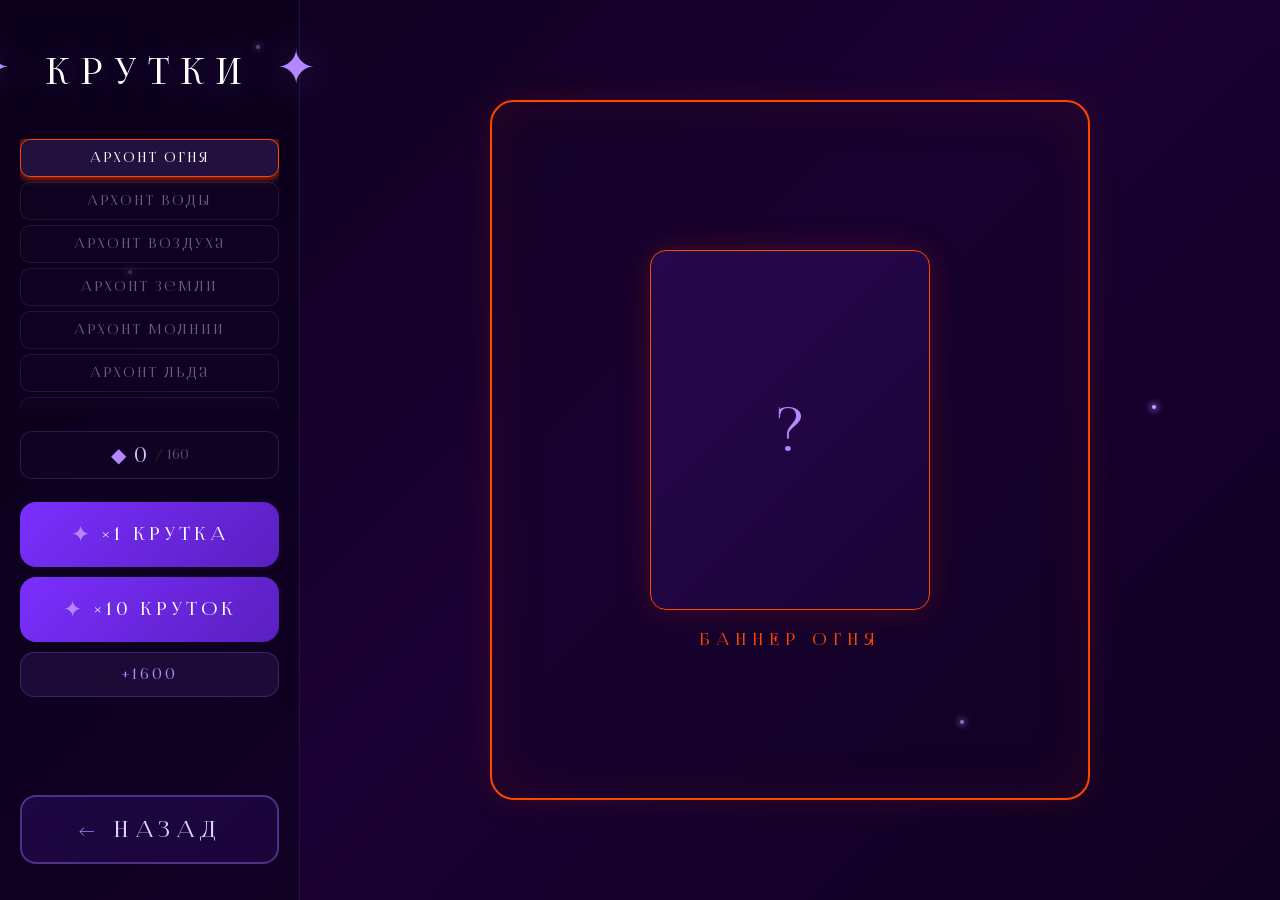
==== wish.html @ 7b343b24 "Add files via upload" ====
<!DOCTYPE html>
<html lang="ru">
<head>
    <meta charset="UTF-8">
    <meta name="viewport" content="width=device-width, initial-scale=1.0, maximum-scale=1.0, user-scalable=no">
    <title>Крутки — Wish Simulator</title>
    <link rel="stylesheet" href="css/style.css">
</head>
<body>
    <div class="stars-container">
        <span class="star" style="top: 5%; left: 20%;"></span>
        <span class="star" style="top: 80%; left: 75%; animation-delay: 0.6s;"></span>
        <span class="star" style="top: 45%; left: 90%; animation-delay: 1.3s;"></span>
        <span class="star" style="top: 30%; left: 10%; animation-delay: 1.9s;"></span>
    </div>

    <div class="wish-layout">
        <!-- Левая панель: управление -->
        <aside class="wish-sidebar">
            <div class="title-block" style="margin-bottom: 2vh;">
                <h1 class="title" style="font-size: clamp(24px, 4vh, 36px);">
                    <span class="title-icon">✦</span> КРУТКИ <span class="title-icon">✦</span>
                </h1>
            </div>

            <!-- Выбор баннера -->
            <div class="banner-selector" id="bannerSelector">
                <!-- Заполняется из JS -->
            </div>

            <!-- Баланс -->
            <div class="gems-display">
                <span class="gems-icon">◆</span>
                <span id="gemsBalance">0</span>
                <span class="gems-cost">/ 160</span>
            </div>

            <!-- Кнопки круток -->
            <div class="wish-buttons-col">
                <button class="wish-btn" id="wishButton">
                    <span class="btn-icon">✦</span>
                    ×1 КРУТКА
                </button>
                <button class="wish-btn" id="wish10Button">
                    <span class="btn-icon">✦</span>
                    ×10 КРУТОК
                </button>
                <button class="add-gems-btn" id="addGemsBtn">+1600</button>
            </div>

            <a href="index.html" class="menu-btn" style="width: 100%; margin-top: auto;">
                <span class="btn-icon">←</span>
                НАЗАД
            </a>
        </aside>

        <!-- Правая часть: баннер во весь экран -->
        <section class="wish-main">
            <div class="banner-fullscreen" id="bannerFullscreen">
                <div class="banner-character" id="charDisplay">
                    <span>?</span>
                </div>
                <p class="banner-label" id="bannerLabel">БАННЕР ПЕРСОНАЖЕЙ</p>
            </div>
        </section>
    </div>

    <div class="modal-overlay" id="resultModal" style="display: none;">
        <div class="modal-content" id="modalContent"></div>
    </div>

    <script src="js/storage.js"></script>
    <script src="js/data.js"></script>
    <script src="js/pity.js"></script>
    <script>
        (function() {
            const wishBtn = document.getElementById('wishButton');
            const wish10Btn = document.getElementById('wish10Button');
            const addGemsBtn = document.getElementById('addGemsBtn');
            const gemsBalance = document.getElementById('gemsBalance');
            const modal = document.getElementById('resultModal');
            const modalContent = document.getElementById('modalContent');
            const bannerSelector = document.getElementById('bannerSelector');
            const bannerFullscreen = document.getElementById('bannerFullscreen');
            const bannerLabel = document.getElementById('bannerLabel');
            const charDisplay = document.getElementById('charDisplay');

            function renderBannerSelector() {
                bannerSelector.innerHTML = BANNERS.map(banner => {
                    const active = banner.id === currentBanner.id ? ' active' : '';
                    return `
                        <button class="banner-select-btn${active}" 
                                data-id="${banner.id}" 
                                style="--accent: ${banner.color}">
                            ${banner.fiveStar.name}
                        </button>
                    `;
                }).join('');

                bannerSelector.querySelectorAll('.banner-select-btn').forEach(btn => {
                    btn.addEventListener('click', function() {
                        const id = parseInt(this.dataset.id);
                        currentBanner = BANNERS.find(b => b.id === id);
                        updateBannerDisplay();
                        renderBannerSelector();
                    });
                });
            }

            function updateBannerDisplay() {
                bannerFullscreen.style.borderColor = currentBanner.color;
                bannerFullscreen.style.boxShadow = `inset 0 0 60px ${currentBanner.color}15, 0 0 30px ${currentBanner.color}20`;
                bannerLabel.textContent = currentBanner.name.toUpperCase();
                bannerLabel.style.color = currentBanner.color;
                charDisplay.style.borderColor = currentBanner.color;
                charDisplay.style.boxShadow = `0 0 30px ${currentBanner.color}30`;
            }

            function updateUI() {
                const data = Storage.getData();
                gemsBalance.textContent = data.primogems;
            }

            function showResult(char) {
                let rarityClass = 'rarity-3';
                let rarityLabel = '★★★';
                if (char.rarity === 5) {
                    rarityClass = 'rarity-5';
                    rarityLabel = '★★★★★';
                } else if (char.rarity === 4) {
                    rarityClass = 'rarity-4';
                    rarityLabel = '★★★★';
                }

                modalContent.innerHTML = `
                    <div class="result-card ${rarityClass}">
                        <div class="result-flash"></div>
                        <div class="result-square ${rarityClass}">
                            <span>?</span>
                        </div>
                        <p class="result-name">${char.name}</p>
                        <p class="result-stars">${rarityLabel}</p>
                    </div>
                `;

                modal.style.display = 'flex';
                
                setTimeout(() => {
                    modalContent.querySelector('.result-flash').classList.add('active');
                }, 100);

                modal.onclick = function(e) {
                    if (e.target === modal) {
                        modal.style.display = 'none';
                        updateUI();
                    }
                };
            }

            function showMultiResult(results) {
                const hasFiveStar = results.some(r => r.rarity === 5);
                const hasFourStar = results.some(r => r.rarity === 4);
                
                let wrapperClass = 'rarity-3';
                if (hasFiveStar) wrapperClass = 'rarity-5';
                else if (hasFourStar) wrapperClass = 'rarity-4';

                const itemsHTML = results.map(char => {
                    let itemClass = '';
                    if (char.rarity === 5) itemClass = 'five-star-item';
                    else if (char.rarity === 4) itemClass = 'four-star-item';
                    
                    return `
                        <div class="multi-item ${itemClass}">
                            <div class="multi-square ${itemClass}">
                                <span>?</span>
                            </div>
                            <p class="multi-name">${char.name}</p>
                            <p class="multi-stars">${'★'.repeat(char.rarity)}</p>
                        </div>
                    `;
                }).join('');

                modalContent.innerHTML = `
                    <div class="result-card multi ${wrapperClass}">
                        <div class="result-flash"></div>
                        <h3 class="multi-title">РЕЗУЛЬТАТЫ ×10</h3>
                        <div class="multi-grid">
                            ${itemsHTML}
                        </div>
                        <button class="multi-close-btn" id="closeMultiBtn">ЗАКРЫТЬ</button>
                    </div>
                `;

                modal.style.display = 'flex';
                
                setTimeout(() => {
                    modalContent.querySelector('.result-flash').classList.add('active');
                }, 100);

                document.getElementById('closeMultiBtn').addEventListener('click', function() {
                    modal.style.display = 'none';
                    updateUI();
                });

                modal.onclick = function(e) {
                    if (e.target === modal) {
                        modal.style.display = 'none';
                        updateUI();
                    }
                };
            }

            addGemsBtn.addEventListener('click', function() {
                Storage.addGems(1600);
                updateUI();
            });

            wishBtn.addEventListener('click', function() {
                const data = Storage.getData();
                
                if (data.primogems < WISH_COST) {
                    alert('Недостаточно примогемов! Нужно ' + WISH_COST);
                    return;
                }

                Storage.spendGems(WISH_COST);
                const result = Pity.performWish();
                showResult(result);
            });

            wish10Btn.addEventListener('click', function() {
                const data = Storage.getData();
                const cost = WISH_COST * 10;
                
                if (data.primogems < cost) {
                    alert('Недостаточно примогемов! Нужно ' + cost);
                    return;
                }

                Storage.spendGems(cost);
                
                const results = [];
                for (let i = 0; i < 10; i++) {
                    results.push(Pity.performWish());
                }
                
                showMultiResult(results);
            });

            renderBannerSelector();
            updateBannerDisplay();
            updateUI();
        })();
    </script>
</body>
</html>
---- css/style.css ----
@font-face {
    font-family: 'Lighthaus';
    src: url('../assets/fonts/Lighthaus.ttf') format('truetype');
    font-weight: normal;
    font-style: normal;
    font-display: swap;
}

* {
    margin: 0;
    padding: 0;
    box-sizing: border-box;
}

body {
    background: linear-gradient(135deg, #0d001a 0%, #1a0033 50%, #0f0020 100%);
    height: 100vh;
    height: 100dvh;
    display: flex;
    justify-content: center;
    align-items: center;
    font-family: 'Lighthaus', 'Segoe UI', 'Helvetica Neue', Arial, sans-serif;
    color: #ffffff;
    overflow: hidden;
}

/* Звёздочки на фоне */
.stars-container {
    position: fixed;
    top: 0;
    left: 0;
    width: 100%;
    height: 100%;
    pointer-events: none;
    z-index: 0;
}

.star {
    position: absolute;
    display: block;
    width: 4px;
    height: 4px;
    background: #c9a0ff;
    border-radius: 50%;
    box-shadow: 0 0 6px 2px rgba(180, 130, 255, 0.6);
    animation: twinkle 3s ease-in-out infinite;
}

@keyframes twinkle {
    0%, 100% { opacity: 0.3; transform: scale(1); }
    50% { opacity: 1; transform: scale(1.8); }
}

/* Основное меню (для index, inventory, history) */
.main-menu {
    position: relative;
    z-index: 1;
    text-align: center;
    padding: 4vh 40px;
    max-height: 100vh;
    max-height: 100dvh;
    display: flex;
    flex-direction: column;
    justify-content: center;
    align-items: center;
    gap: 4vh;
}

/* Заголовок */
.title-block {
    margin-bottom: 0;
}

.title {
    font-size: clamp(40px, 8vh, 72px);
    font-weight: 200;
    letter-spacing: 12px;
    color: #ffffff;
    text-shadow: 0 0 40px rgba(150, 100, 255, 0.5);
    white-space: nowrap;
}

.title-icon {
    color: #b388ff;
    font-size: clamp(32px, 6vh, 48px);
    animation: pulse-icon 2s ease-in-out infinite;
}

@keyframes pulse-icon {
    0%, 100% { opacity: 0.6; }
    50% { opacity: 1; }
}

.subtitle {
    font-size: clamp(16px, 2.5vh, 22px);
    font-weight: 300;
    letter-spacing: 16px;
    color: #b388ff;
    margin-top: 1vh;
}

/* Кнопки меню */
.menu-buttons {
    display: flex;
    flex-direction: column;
    align-items: center;
    gap: clamp(16px, 2.5vh, 24px);
    margin-bottom: 0;
}

.menu-btn {
    display: flex;
    align-items: center;
    justify-content: center;
    gap: 12px;
    width: min(320px, 80vw);
    padding: clamp(14px, 2vh, 20px) 0;
    background: linear-gradient(135deg, rgba(123, 47, 255, 0.15) 0%, rgba(90, 31, 191, 0.15) 100%);
    border: 2px solid rgba(160, 110, 255, 0.4);
    border-radius: 16px;
    color: #e0d0ff;
    font-size: clamp(16px, 2.5vh, 22px);
    font-weight: 400;
    letter-spacing: 6px;
    text-decoration: none;
    transition: all 0.3s ease;
    backdrop-filter: blur(4px);
    cursor: pointer;
}

.menu-btn:hover {
    background: linear-gradient(135deg, rgba(123, 47, 255, 0.3) 0%, rgba(90, 31, 191, 0.3) 100%);
    border-color: #b388ff;
    box-shadow: 0 0 30px rgba(140, 90, 255, 0.4), inset 0 0 20px rgba(140, 90, 255, 0.1);
    transform: translateY(-2px);
    color: #ffffff;
}

.menu-btn:active {
    transform: translateY(0);
    box-shadow: 0 0 15px rgba(140, 90, 255, 0.3);
}

.btn-icon {
    font-size: clamp(18px, 2.5vh, 24px);
    color: #b388ff;
}

/* Счётчик валюты */
.currency-display {
    display: inline-flex;
    align-items: center;
    justify-content: center;
    gap: 10px;
    padding: clamp(10px, 1.5vh, 14px) clamp(24px, 6vw, 32px);
    background: rgba(20, 5, 40, 0.5);
    border: 1px solid rgba(160, 110, 255, 0.25);
    border-radius: 30px;
    font-size: clamp(18px, 2.5vh, 24px);
    font-weight: 300;
    letter-spacing: 3px;
    color: #d4c0ff;
}

.currency-icon {
    color: #b388ff;
    font-size: clamp(16px, 2vh, 20px);
}

.currency-amount {
    color: #ffffff;
}

/* ========== ДВУХКОЛОНОЧНЫЙ МАКЕТ (КРУТКИ) ========== */

.wish-layout {
    position: relative;
    z-index: 1;
    display: flex;
    width: 100vw;
    height: 100vh;
    height: 100dvh;
}

/* Левая панель */
.wish-sidebar {
    width: min(300px, 35vw);
    min-width: 240px;
    display: flex;
    flex-direction: column;
    align-items: center;
    justify-content: center;
    gap: 2.5vh;
    padding: 4vh 20px;
    background: rgba(10, 0, 25, 0.6);
    border-right: 1px solid rgba(160, 110, 255, 0.15);
    z-index: 2;
}

/* Правая часть — баннер */
.wish-main {
    flex: 1;
    display: flex;
    align-items: center;
    justify-content: center;
    padding: 4vh;
}

.banner-fullscreen {
    width: min(600px, 80%);
    height: min(700px, 85vh);
    display: flex;
    flex-direction: column;
    align-items: center;
    justify-content: center;
    gap: 20px;
    background: rgba(20, 5, 40, 0.3);
    border: 2px solid rgba(160, 110, 255, 0.25);
    border-radius: 24px;
    transition: all 0.4s ease;
}

.banner-character {
    width: min(280px, 50%);
    height: min(360px, 55%);
    background: linear-gradient(135deg, rgba(123, 47, 255, 0.15), rgba(90, 31, 191, 0.08));
    border: 1px solid rgba(160, 110, 255, 0.2);
    border-radius: 16px;
    display: flex;
    align-items: center;
    justify-content: center;
    color: #b388ff;
    font-size: 60px;
    transition: all 0.4s ease;
}

.banner-label {
    font-size: 16px;
    letter-spacing: 6px;
    transition: color 0.4s ease;
}

/* Кнопки выбора баннера (вертикально в боковой панели) */
.wish-sidebar .banner-selector {
    display: flex;
    flex-direction: column;
    gap: 5px;
    width: 100%;
    max-height: 30vh;
    overflow-y: auto;
}

.wish-sidebar .banner-selector::-webkit-scrollbar {
    width: 2px;
}

.wish-sidebar .banner-selector::-webkit-scrollbar-thumb {
    background: rgba(160, 110, 255, 0.2);
    border-radius: 2px;
}

.banner-select-btn {
    padding: 10px 14px;
    background: rgba(20, 5, 40, 0.4);
    border: 1px solid rgba(160, 110, 255, 0.15);
    border-radius: 10px;
    color: #6b5b8a;
    font-family: inherit;
    font-size: 13px;
    letter-spacing: 2px;
    cursor: pointer;
    transition: all 0.2s ease;
    text-align: center;
    width: 100%;
}

.banner-select-btn:hover {
    background: rgba(160, 110, 255, 0.1);
    border-color: var(--accent);
    color: #c0b0d0;
}

.banner-select-btn.active {
    background: rgba(160, 110, 255, 0.15);
    border-color: var(--accent);
    color: #ffffff;
    box-shadow: 0 0 10px var(--accent);
}

/* Кнопки круток (вертикально) */
.wish-buttons-col {
    display: flex;
    flex-direction: column;
    gap: 10px;
    width: 100%;
}

.wish-btn {
    width: 100%;
    padding: clamp(14px, 2vh, 20px) 0;
    background: linear-gradient(135deg, #7b2fff, #5a1fbf);
    border: none;
    border-radius: 16px;
    color: #ffffff;
    font-family: inherit;
    font-size: clamp(16px, 2vh, 20px);
    font-weight: 400;
    letter-spacing: 4px;
    cursor: pointer;
    transition: all 0.3s ease;
    display: flex;
    align-items: center;
    justify-content: center;
    gap: 8px;
}

.wish-btn:hover {
    box-shadow: 0 0 30px rgba(140, 90, 255, 0.5);
    transform: translateY(-2px);
}

.wish-btn:active {
    transform: translateY(0);
    box-shadow: 0 0 15px rgba(140, 90, 255, 0.3);
}

.wish-btn:disabled {
    opacity: 0.4;
    cursor: not-allowed;
    transform: none;
    box-shadow: none;
}

/* Кнопка +1600 */
.add-gems-btn {
    width: 100%;
    padding: 12px 0;
    background: rgba(160, 110, 255, 0.1);
    border: 1px solid rgba(160, 110, 255, 0.25);
    border-radius: 14px;
    color: #b388ff;
    font-family: inherit;
    font-size: 15px;
    font-weight: 400;
    letter-spacing: 3px;
    cursor: pointer;
    transition: all 0.3s ease;
}

.add-gems-btn:hover {
    background: rgba(160, 110, 255, 0.2);
    border-color: #b388ff;
    box-shadow: 0 0 16px rgba(140, 90, 255, 0.3);
    transform: translateY(-2px);
}

.add-gems-btn:active {
    transform: translateY(0);
}

/* Баланс в боковой панели */
.wish-sidebar .gems-display {
    display: flex;
    align-items: center;
    justify-content: center;
    gap: 8px;
    font-size: 20px;
    color: #d4c0ff;
    padding: 10px 0;
    width: 100%;
    background: rgba(20, 5, 40, 0.4);
    border: 1px solid rgba(160, 110, 255, 0.2);
    border-radius: 12px;
}

.gems-icon {
    color: #b388ff;
}

.gems-cost {
    color: #5a4a7a;
    font-size: 14px;
}

/* ========== ИНВЕНТАРЬ ========== */

.stats-bar {
    display: flex;
    align-items: center;
    justify-content: center;
    gap: clamp(16px, 3vw, 24px);
    padding: clamp(10px, 1.5vh, 14px) clamp(16px, 4vw, 28px);
    background: rgba(20, 5, 40, 0.5);
    border: 1px solid rgba(160, 110, 255, 0.25);
    border-radius: 20px;
    flex-wrap: wrap;
}

.stat-item {
    display: flex;
    align-items: center;
    gap: 6px;
    font-size: clamp(16px, 2vh, 20px);
    color: #e0d0ff;
}

.stat-star {
    width: 22px;
    height: 22px;
    image-rendering: crisp-edges;
}

.stat-divider {
    width: 1px;
    height: 24px;
    background: rgba(160, 110, 255, 0.3);
}

.stat-label {
    font-size: clamp(12px, 1.5vh, 14px);
    color: #b388ff;
    text-transform: uppercase;
    letter-spacing: 2px;
}

.inventory-list {
    width: min(400px, 85vw);
    max-height: 40vh;
    max-height: 40dvh;
    overflow-y: auto;
    display: flex;
    flex-direction: column;
    gap: 8px;
    padding-right: 6px;
}

.inventory-list::-webkit-scrollbar {
    width: 3px;
}

.inventory-list::-webkit-scrollbar-track {
    background: transparent;
}

.inventory-list::-webkit-scrollbar-thumb {
    background: rgba(160, 110, 255, 0.3);
    border-radius: 3px;
}

.empty-state {
    text-align: center;
    padding: 30px 20px;
    color: #6b5b8a;
}

.empty-icon {
    font-size: 40px;
    color: #4a3a6a;
    display: block;
    margin-bottom: 12px;
}

.empty-state p {
    font-size: 16px;
    font-weight: 300;
    letter-spacing: 4px;
    margin: 0;
}

.empty-hint {
    font-size: 12px !important;
    letter-spacing: 2px !important;
    margin-top: 8px !important;
    color: #5a4a7a !important;
}

.inventory-card {
    display: flex;
    align-items: center;
    gap: 12px;
    padding: 12px 18px;
    background: rgba(20, 5, 40, 0.4);
    border: 1px solid rgba(160, 110, 255, 0.15);
    border-radius: 12px;
    transition: all 0.2s ease;
}

.inventory-card.rarity-5 {
    border-color: rgba(255, 215, 0, 0.4);
    background: rgba(40, 30, 10, 0.3);
    box-shadow: 0 0 12px rgba(255, 215, 0, 0.1);
}

.inventory-card.rarity-4 {
    border-color: rgba(180, 130, 255, 0.3);
    background: rgba(30, 15, 50, 0.3);
}

.inventory-card.rarity-3 {
    border-color: rgba(100, 120, 160, 0.2);
}

.rarity-stars {
    font-size: 14px;
    letter-spacing: 2px;
    min-width: 60px;
}

.rarity-5 .rarity-stars { color: #ffd700; }
.rarity-4 .rarity-stars { color: #c9a0ff; }
.rarity-3 .rarity-stars { color: #8090b0; }

.item-name {
    flex: 1;
    font-size: 16px;
    font-weight: 300;
    letter-spacing: 2px;
    color: #e0d0ff;
}

.item-date {
    font-size: 11px;
    color: #5a4a7a;
    letter-spacing: 1px;
}

/* ========== МОДАЛКА ========== */

.modal-overlay {
    position: fixed;
    top: 0;
    left: 0;
    width: 100%;
    height: 100%;
    background: rgba(5, 0, 15, 0.85);
    z-index: 100;
    display: flex;
    align-items: center;
    justify-content: center;
    backdrop-filter: blur(4px);
}

.modal-content {
    text-align: center;
    animation: modalPop 0.3s ease;
}

@keyframes modalPop {
    0% { transform: scale(0.8); opacity: 0; }
    100% { transform: scale(1); opacity: 1; }
}

.result-card {
    padding: 40px;
    border-radius: 24px;
    position: relative;
    overflow: hidden;
}

.result-card.rarity-5 {
    background: rgba(40, 30, 10, 0.6);
    border: 2px solid #ffd700;
    box-shadow: 0 0 40px rgba(255, 215, 0, 0.3);
}

.result-card.rarity-4 {
    background: rgba(30, 15, 50, 0.6);
    border: 2px solid #b388ff;
    box-shadow: 0 0 30px rgba(180, 130, 255, 0.3);
}

.result-card.rarity-3 {
    background: rgba(15, 10, 25, 0.6);
    border: 2px solid #5a5a7a;
}

.result-flash {
    position: absolute;
    top: 50%;
    left: 50%;
    width: 0;
    height: 0;
    border-radius: 50%;
    transform: translate(-50%, -50%);
    transition: all 0.4s ease-out;
    pointer-events: none;
}

.result-flash.active {
    width: 500px;
    height: 500px;
}

.result-card.rarity-5 .result-flash.active {
    background: radial-gradient(circle, rgba(255,215,0,0.4) 0%, transparent 70%);
}

.result-card.rarity-4 .result-flash.active {
    background: radial-gradient(circle, rgba(180,130,255,0.4) 0%, transparent 70%);
}

.result-card.rarity-3 .result-flash.active {
    background: radial-gradient(circle, rgba(100,100,140,0.2) 0%, transparent 70%);
}

.result-square {
    width: 120px;
    height: 150px;
    margin: 0 auto 20px;
    border-radius: 12px;
    display: flex;
    align-items: center;
    justify-content: center;
    font-size: 48px;
    color: rgba(255,255,255,0.3);
    position: relative;
    z-index: 1;
}

.result-square.rarity-5 {
    background: linear-gradient(135deg, #3d2b00, #1a1000);
    border: 2px solid #ffd700;
}

.result-square.rarity-4 {
    background: linear-gradient(135deg, #2a1545, #150a25);
    border: 2px solid #b388ff;
}

.result-square.rarity-3 {
    background: linear-gradient(135deg, #1a1a2e, #0f0f1a);
    border: 2px solid #5a5a7a;
}

.result-name {
    font-size: 22px;
    letter-spacing: 3px;
    margin-bottom: 8px;
    position: relative;
    z-index: 1;
}

.result-card.rarity-5 .result-name { color: #ffd700; }
.result-card.rarity-4 .result-name { color: #d4c0ff; }
.result-card.rarity-3 .result-name { color: #8090b0; }

.result-stars {
    font-size: 16px;
    letter-spacing: 4px;
    position: relative;
    z-index: 1;
}

.result-card.rarity-5 .result-stars { color: #ffd700; }
.result-card.rarity-4 .result-stars { color: #b388ff; }
.result-card.rarity-3 .result-stars { color: #6070a0; }

/* Мульти-результат (×10) */
.result-card.multi {
    padding: 30px 24px;
    max-width: 90vw;
}

.multi-title {
    font-size: 16px;
    font-weight: 400;
    letter-spacing: 5px;
    text-align: center;
    margin-bottom: 20px;
    position: relative;
    z-index: 1;
}

.result-card.multi.rarity-5 .multi-title { color: #ffd700; }
.result-card.multi.rarity-4 .multi-title { color: #d4c0ff; }
.result-card.multi.rarity-3 .multi-title { color: #8090b0; }

.multi-grid {
    display: grid;
    grid-template-columns: repeat(5, 1fr);
    gap: 10px;
    position: relative;
    z-index: 1;
}

.multi-item {
    text-align: center;
    padding: 8px;
    border-radius: 10px;
    background: rgba(20, 5, 40, 0.3);
}

.multi-item.five-star-item {
    background: rgba(40, 30, 10, 0.5);
    border: 1px solid rgba(255, 215, 0, 0.4);
}

.multi-item.four-star-item {
    background: rgba(30, 15, 50, 0.5);
    border: 1px solid rgba(180, 130, 255, 0.3);
}

.multi-square {
    width: 56px;
    height: 70px;
    margin: 0 auto 6px;
    border-radius: 8px;
    display: flex;
    align-items: center;
    justify-content: center;
    font-size: 22px;
    color: rgba(255,255,255,0.25);
}

.multi-square.five-star-item {
    background: linear-gradient(135deg, #3d2b00, #1a1000);
    border: 1px solid #ffd700;
}

.multi-square.four-star-item {
    background: linear-gradient(135deg, #2a1545, #150a25);
    border: 1px solid #b388ff;
}

.multi-name {
    font-size: 10px;
    letter-spacing: 1px;
    color: #c0b0d0;
    margin-bottom: 2px;
}

.multi-stars {
    font-size: 9px;
    letter-spacing: 1px;
}

.five-star-item .multi-name,
.five-star-item .multi-stars { color: #ffd700; }

.four-star-item .multi-name,
.four-star-item .multi-stars { color: #c9a0ff; }

.multi-close-btn {
    display: block;
    margin: 20px auto 0;
    padding: 12px 32px;
    background: rgba(160, 110, 255, 0.15);
    border: 1px solid rgba(160, 110, 255, 0.3);
    border-radius: 12px;
    color: #d4c0ff;
    font-family: inherit;
    font-size: 14px;
    letter-spacing: 4px;
    cursor: pointer;
    transition: all 0.2s ease;
    position: relative;
    z-index: 1;
}

.multi-close-btn:hover {
    background: rgba(160, 110, 255, 0.25);
    border-color: #b388ff;
}

/* ========== ИСТОРИЯ МОЛИТВ ========== */

.history-filters {
    display: flex;
    gap: 8px;
    flex-wrap: wrap;
    justify-content: center;
}

.filter-btn {
    padding: 8px 18px;
    background: rgba(160, 110, 255, 0.08);
    border: 1px solid rgba(160, 110, 255, 0.2);
    border-radius: 10px;
    color: #6b5b8a;
    font-family: inherit;
    font-size: 14px;
    letter-spacing: 3px;
    cursor: pointer;
    transition: all 0.2s ease;
}

.filter-btn:hover {
    background: rgba(160, 110, 255, 0.15);
    border-color: rgba(160, 110, 255, 0.35);
    color: #b388ff;
}

.filter-btn.active {
    background: rgba(160, 110, 255, 0.2);
    border-color: #b388ff;
    color: #ffffff;
}

.history-pagination {
    text-align: center;
}

.page-info {
    font-size: 13px;
    color: #5a4a7a;
    letter-spacing: 2px;
}

.history-list {
    width: min(420px, 88vw);
    max-height: 35vh;
    max-height: 35dvh;
    overflow-y: auto;
    display: flex;
    flex-direction: column;
    gap: 6px;
    padding-right: 4px;
}

.history-list::-webkit-scrollbar {
    width: 3px;
}

.history-list::-webkit-scrollbar-track {
    background: transparent;
}

.history-list::-webkit-scrollbar-thumb {
    background: rgba(160, 110, 255, 0.25);
    border-radius: 3px;
}

.history-item {
    display: flex;
    align-items: center;
    gap: 12px;
    padding: 10px 14px;
    background: rgba(20, 5, 40, 0.35);
    border: 1px solid rgba(160, 110, 255, 0.1);
    border-radius: 12px;
    transition: all 0.2s ease;
}

.history-item.h-rarity-5 {
    border-color: rgba(255, 215, 0, 0.35);
    background: rgba(40, 30, 10, 0.25);
}

.history-item.h-rarity-4 {
    border-color: rgba(180, 130, 255, 0.25);
    background: rgba(30, 15, 50, 0.25);
}

.history-number {
    font-size: 12px;
    color: #4a3a6a;
    min-width: 36px;
    letter-spacing: 1px;
}

.history-square {
    width: 44px;
    height: 56px;
    border-radius: 8px;
    display: flex;
    align-items: center;
    justify-content: center;
    font-size: 18px;
    color: rgba(255,255,255,0.2);
    flex-shrink: 0;
}

.history-square.h-rarity-5 {
    background: linear-gradient(135deg, #3d2b00, #1a1000);
    border: 1px solid #ffd700;
}

.history-square.h-rarity-4 {
    background: linear-gradient(135deg, #2a1545, #150a25);
    border: 1px solid #b388ff;
}

.history-square.h-rarity-3 {
    background: linear-gradient(135deg, #1a1a2e, #0f0f1a);
    border: 1px solid #3a3a5a;
}

.history-info {
    flex: 1;
    min-width: 0;
}

.history-name {
    font-size: 15px;
    letter-spacing: 2px;
    color: #e0d0ff;
    white-space: nowrap;
    overflow: hidden;
    text-overflow: ellipsis;
}

.h-rarity-5 .history-name { color: #ffd700; }
.h-rarity-4 .history-name { color: #d4c0ff; }

.history-stars {
    font-size: 11px;
    letter-spacing: 2px;
    color: #6b5b8a;
}

.h-rarity-5 .history-stars { color: #ffd700; }
.h-rarity-4 .history-stars { color: #b388ff; }

.history-date {
    display: flex;
    flex-direction: column;
    align-items: flex-end;
    gap: 3px;
    font-size: 10px;
    color: #4a3a6a;
    letter-spacing: 1px;
    flex-shrink: 0;
}

.history-nav {
    display: flex;
    gap: 12px;
}

.page-nav-btn {
    padding: 10px 22px;
    background: rgba(160, 110, 255, 0.08);
    border: 1px solid rgba(160, 110, 255, 0.2);
    border-radius: 10px;
    color: #6b5b8a;
    font-family: inherit;
    font-size: 13px;
    letter-spacing: 3px;
    cursor: pointer;
    transition: all 0.2s ease;
}

.page-nav-btn:hover:not(:disabled) {
    background: rgba(160, 110, 255, 0.15);
    border-color: rgba(160, 110, 255, 0.35);
    color: #b388ff;
}

.page-nav-btn:disabled {
    opacity: 0.3;
    cursor: not-allowed;
}

/* ========== АДАПТИВ ========== */

/* Мобильная адаптация для двухколоночного макета */
@media (max-width: 700px) {
    .wish-layout {
        flex-direction: column;
    }
    
    .wish-sidebar {
        width: 100%;
        min-width: 0;
        flex-direction: row;
        flex-wrap: wrap;
        justify-content: center;
        gap: 10px;
        padding: 10px 16px;
        border-right: none;
        border-bottom: 1px solid rgba(160, 110, 255, 0.15);
        max-height: 35vh;
        overflow-y: auto;
    }
    
    .wish-sidebar .title-block {
        display: none;
    }
    
    .wish-sidebar .banner-selector {
        flex-direction: row;
        flex-wrap: wrap;
        max-height: none;
        overflow-y: visible;
        justify-content: center;
        width: auto;
    }
    
    .banner-select-btn {
        width: auto;
        font-size: 11px;
        padding: 6px 10px;
    }
    
    .wish-buttons-col {
        flex-direction: row;
        width: auto;
    }
    
    .wish-btn {
        width: auto;
        padding: 10px 18px;
        font-size: 14px;
    }
    
    .add-gems-btn {
        width: auto;
        padding: 10px 16px;
    }
    
    .wish-sidebar .gems-display {
        width: auto;
        padding: 8px 14px;
    }
    
    .wish-main {
        flex: 1;
        padding: 2vh;
    }
    
    .banner-fullscreen {
        height: 95%;
    }
    
    .banner-character {
        width: 60%;
        height: 45%;
    }
}

@media (max-height: 600px) {
    .main-menu {
        gap: 2.5vh;
        padding: 2vh 20px;
    }
    
    .title {
        letter-spacing: 8px;
    }
    
    .subtitle {
        letter-spacing: 10px;
    }
    
    .menu-btn {
        letter-spacing: 4px;
        border-radius: 12px;
    }
    
    .inventory-list {
        max-height: 30vh;
        max-height: 30dvh;
    }
    
    .result-card {
        padding: 24px;
    }
    
    .result-square {
        width: 80px;
        height: 100px;
    }
}

@media (max-width: 500px) {
    .multi-grid {
        grid-template-columns: repeat(5, 1fr);
        gap: 6px;
    }
    
    .multi-square {
        width: 40px;
        height: 50px;
        font-size: 16px;
    }
    
    .multi-name {
        font-size: 8px;
    }
    
    .multi-stars {
        font-size: 7px;
    }
}
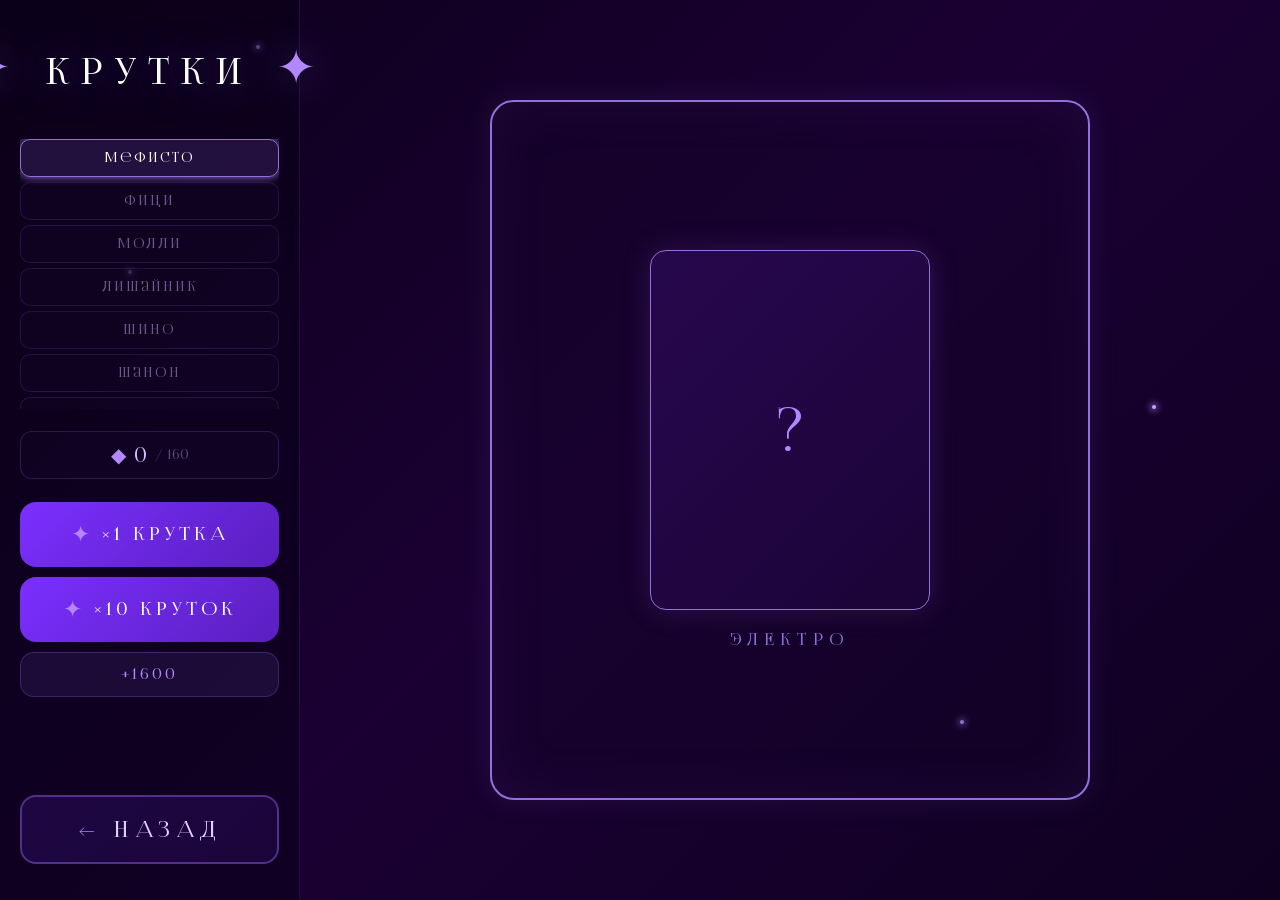
==== commit 649183c1: "Add files via upload" ====
--- a/wish.html
+++ b/wish.html
@@ -15,7 +15,7 @@
     </div>
 
     <div class="wish-layout">
-        <!-- Левая панель: управление -->
+        <!-- Левая панель (десктоп) -->
         <aside class="wish-sidebar">
             <div class="title-block" style="margin-bottom: 2vh;">
                 <h1 class="title" style="font-size: clamp(24px, 4vh, 36px);">
@@ -23,19 +23,15 @@
                 </h1>
             </div>
 
-            <!-- Выбор баннера -->
-            <div class="banner-selector" id="bannerSelector">
-                <!-- Заполняется из JS -->
-            </div>
-
-            <!-- Баланс -->
+            <!-- Выбор баннера (десктоп — вертикальный список) -->
+            <div class="banner-selector banner-selector-desktop" id="bannerSelector"></div>
+
             <div class="gems-display">
                 <span class="gems-icon">◆</span>
                 <span id="gemsBalance">0</span>
                 <span class="gems-cost">/ 160</span>
             </div>
 
-            <!-- Кнопки круток -->
             <div class="wish-buttons-col">
                 <button class="wish-btn" id="wishButton">
                     <span class="btn-icon">✦</span>
@@ -54,8 +50,21 @@
             </a>
         </aside>
 
-        <!-- Правая часть: баннер во весь экран -->
+        <!-- Правая часть: баннер -->
         <section class="wish-main">
+            <!-- Карусель баннеров для мобильных -->
+            <div class="banner-carousel" id="bannerCarousel">
+                <button class="carousel-arrow carousel-left" id="carouselLeft">←</button>
+                <div class="carousel-viewport" id="carouselViewport">
+                    <div class="carousel-track" id="carouselTrack"></div>
+                </div>
+                <button class="carousel-arrow carousel-right" id="carouselRight">→</button>
+            </div>
+
+            <!-- Индикатор активного баннера (точки) -->
+            <div class="carousel-dots" id="carouselDots"></div>
+
+            <!-- Текущий баннер -->
             <div class="banner-fullscreen" id="bannerFullscreen">
                 <div class="banner-character" id="charDisplay">
                     <span>?</span>
@@ -84,8 +93,15 @@
             const bannerFullscreen = document.getElementById('bannerFullscreen');
             const bannerLabel = document.getElementById('bannerLabel');
             const charDisplay = document.getElementById('charDisplay');
+            const carouselTrack = document.getElementById('carouselTrack');
+            const carouselDots = document.getElementById('carouselDots');
+            const carouselLeft = document.getElementById('carouselLeft');
+            const carouselRight = document.getElementById('carouselRight');
+
+            let carouselIndex = 0;
 
             function renderBannerSelector() {
+                // Десктопный список
                 bannerSelector.innerHTML = BANNERS.map(banner => {
                     const active = banner.id === currentBanner.id ? ' active' : '';
                     return `
@@ -101,11 +117,79 @@
                     btn.addEventListener('click', function() {
                         const id = parseInt(this.dataset.id);
                         currentBanner = BANNERS.find(b => b.id === id);
+                        carouselIndex = BANNERS.indexOf(currentBanner);
                         updateBannerDisplay();
                         renderBannerSelector();
+                        renderCarousel();
                     });
                 });
-            }
+
+                // Мобильная карусель
+                renderCarousel();
+            }
+
+            function renderCarousel() {
+                // Трек с карточками
+                carouselTrack.innerHTML = BANNERS.map((banner, index) => {
+                    const active = index === carouselIndex ? ' active' : '';
+                    return `
+                        <div class="carousel-card${active}" 
+                             data-index="${index}" 
+                             style="--accent: ${banner.color}">
+                            <div class="carousel-card-square">
+                                <span>?</span>
+                            </div>
+                            <p class="carousel-card-name">${banner.fiveStar.name}</p>
+                        </div>
+                    `;
+                }).join('');
+
+                // Точки
+                carouselDots.innerHTML = BANNERS.map((_, index) => {
+                    const active = index === carouselIndex ? ' active' : '';
+                    return `<span class="carousel-dot${active}" data-index="${index}"></span>`;
+                }).join('');
+
+                // Обработчики точек
+                carouselDots.querySelectorAll('.carousel-dot').forEach(dot => {
+                    dot.addEventListener('click', function() {
+                        carouselIndex = parseInt(this.dataset.index);
+                        selectBannerByIndex(carouselIndex);
+                    });
+                });
+
+                // Скролл к активной карточке
+                const activeCard = carouselTrack.querySelector('.carousel-card.active');
+                if (activeCard) {
+                    activeCard.scrollIntoView({ behavior: 'smooth', inline: 'center', block: 'nearest' });
+                }
+
+                // Стрелки
+                carouselLeft.style.opacity = carouselIndex === 0 ? '0.3' : '1';
+                carouselRight.style.opacity = carouselIndex === BANNERS.length - 1 ? '0.3' : '1';
+            }
+
+            function selectBannerByIndex(index) {
+                carouselIndex = index;
+                currentBanner = BANNERS[index];
+                updateBannerDisplay();
+                renderBannerSelector();
+                renderCarousel();
+            }
+
+            carouselLeft.addEventListener('click', function() {
+                if (carouselIndex > 0) {
+                    carouselIndex--;
+                    selectBannerByIndex(carouselIndex);
+                }
+            });
+
+            carouselRight.addEventListener('click', function() {
+                if (carouselIndex < BANNERS.length - 1) {
+                    carouselIndex++;
+                    selectBannerByIndex(carouselIndex);
+                }
+            });
 
             function updateBannerDisplay() {
                 bannerFullscreen.style.borderColor = currentBanner.color;
--- a/css/style.css
+++ b/css/style.css
@@ -1081,4 +1081,235 @@
     .multi-stars {
         font-size: 7px;
     }
+}
+
+/* Подсказка повернуть телефон */
+.rotate-hint {
+    display: none;
+    position: fixed;
+    top: 0;
+    left: 0;
+    width: 100%;
+    height: 100%;
+    background: rgba(5, 0, 15, 0.95);
+    z-index: 200;
+    flex-direction: column;
+    align-items: center;
+    justify-content: center;
+    gap: 16px;
+    text-align: center;
+}
+
+.rotate-icon {
+    font-size: 64px;
+    color: #b388ff;
+    animation: rotatePulse 1.5s ease-in-out infinite;
+}
+
+@keyframes rotatePulse {
+    0%, 100% { transform: rotate(0deg); opacity: 0.6; }
+    50% { transform: rotate(90deg); opacity: 1; }
+}
+
+.rotate-hint p {
+    font-size: 20px;
+    letter-spacing: 6px;
+    color: #d4c0ff;
+    margin: 0;
+}
+
+
+/* ========== КАРУСЕЛЬ БАННЕРОВ (МОБИЛЬНАЯ) ========== */
+
+/* Карусель показываем только на мобильных */
+.banner-carousel {
+    display: none;
+    align-items: center;
+    gap: 8px;
+    width: 100%;
+}
+
+.carousel-arrow {
+    background: rgba(160, 110, 255, 0.1);
+    border: 1px solid rgba(160, 110, 255, 0.25);
+    border-radius: 50%;
+    width: 36px;
+    height: 36px;
+    color: #b388ff;
+    font-family: inherit;
+    font-size: 18px;
+    cursor: pointer;
+    transition: all 0.2s ease;
+    display: flex;
+    align-items: center;
+    justify-content: center;
+    flex-shrink: 0;
+}
+
+.carousel-arrow:hover {
+    background: rgba(160, 110, 255, 0.2);
+    border-color: #b388ff;
+}
+
+.carousel-viewport {
+    flex: 1;
+    overflow-x: auto;
+    scroll-snap-type: x mandatory;
+    -webkit-overflow-scrolling: touch;
+    scrollbar-width: none;
+}
+
+.carousel-viewport::-webkit-scrollbar {
+    display: none;
+}
+
+.carousel-track {
+    display: flex;
+    gap: 10px;
+    padding: 4px 0;
+}
+
+.carousel-card {
+    flex: 0 0 calc(50% - 5px);
+    scroll-snap-align: center;
+    padding: 12px 10px;
+    background: rgba(20, 5, 40, 0.4);
+    border: 1px solid rgba(160, 110, 255, 0.15);
+    border-radius: 14px;
+    text-align: center;
+    cursor: pointer;
+    transition: all 0.2s ease;
+    min-width: 120px;
+}
+
+.carousel-card.active {
+    border-color: var(--accent);
+    background: rgba(160, 110, 255, 0.1);
+    box-shadow: 0 0 12px var(--accent);
+}
+
+.carousel-card-square {
+    width: 56px;
+    height: 72px;
+    margin: 0 auto 6px;
+    background: linear-gradient(135deg, rgba(123, 47, 255, 0.15), rgba(90, 31, 191, 0.08));
+    border: 1px solid rgba(160, 110, 255, 0.2);
+    border-radius: 10px;
+    display: flex;
+    align-items: center;
+    justify-content: center;
+    font-size: 22px;
+    color: rgba(255,255,255,0.2);
+}
+
+.carousel-card-name {
+    font-size: 11px;
+    letter-spacing: 2px;
+    color: #c0b0d0;
+    white-space: nowrap;
+    overflow: hidden;
+    text-overflow: ellipsis;
+}
+
+/* Точки */
+.carousel-dots {
+    display: none;
+    justify-content: center;
+    gap: 8px;
+    padding: 6px 0;
+}
+
+.carousel-dot {
+    width: 6px;
+    height: 6px;
+    background: rgba(160, 110, 255, 0.2);
+    border-radius: 50%;
+    cursor: pointer;
+    transition: all 0.2s ease;
+}
+
+.carousel-dot.active {
+    background: #b388ff;
+    box-shadow: 0 0 6px #b388ff;
+}
+
+/* На мобильных: показываем карусель и точки, скрываем десктопный список */
+@media (max-width: 700px) {
+    .banner-carousel {
+        display: flex;
+    }
+    
+    .carousel-dots {
+        display: flex;
+    }
+    
+    .banner-selector-desktop {
+        display: none !important;
+    }
+    
+    .wish-sidebar .title-block {
+        display: none;
+    }
+    
+    .wish-layout {
+        flex-direction: column;
+    }
+    
+    .wish-sidebar {
+        width: 100%;
+        min-width: 0;
+        flex-direction: row;
+        flex-wrap: wrap;
+        justify-content: center;
+        gap: 8px;
+        padding: 8px 12px;
+        border-right: none;
+        border-bottom: 1px solid rgba(160, 110, 255, 0.15);
+        max-height: none;
+        overflow-y: visible;
+    }
+    
+    .wish-buttons-col {
+        flex-direction: row;
+        width: auto;
+    }
+    
+    .wish-btn {
+        width: auto;
+        padding: 8px 14px;
+        font-size: 13px;
+        letter-spacing: 2px;
+    }
+    
+    .add-gems-btn {
+        width: auto;
+        padding: 8px 14px;
+        font-size: 13px;
+    }
+    
+    .wish-sidebar .gems-display {
+        width: auto;
+        padding: 6px 12px;
+        font-size: 16px;
+    }
+    
+    .wish-main {
+        flex: 1;
+        padding: 1.5vh 12px;
+        flex-direction: column;
+        gap: 1.5vh;
+    }
+    
+    .banner-fullscreen {
+        flex: 1;
+        width: 100%;
+        height: auto;
+        max-height: 50vh;
+    }
+    
+    .banner-character {
+        width: 40%;
+        height: auto;
+        aspect-ratio: 3/4;
+    }
 }
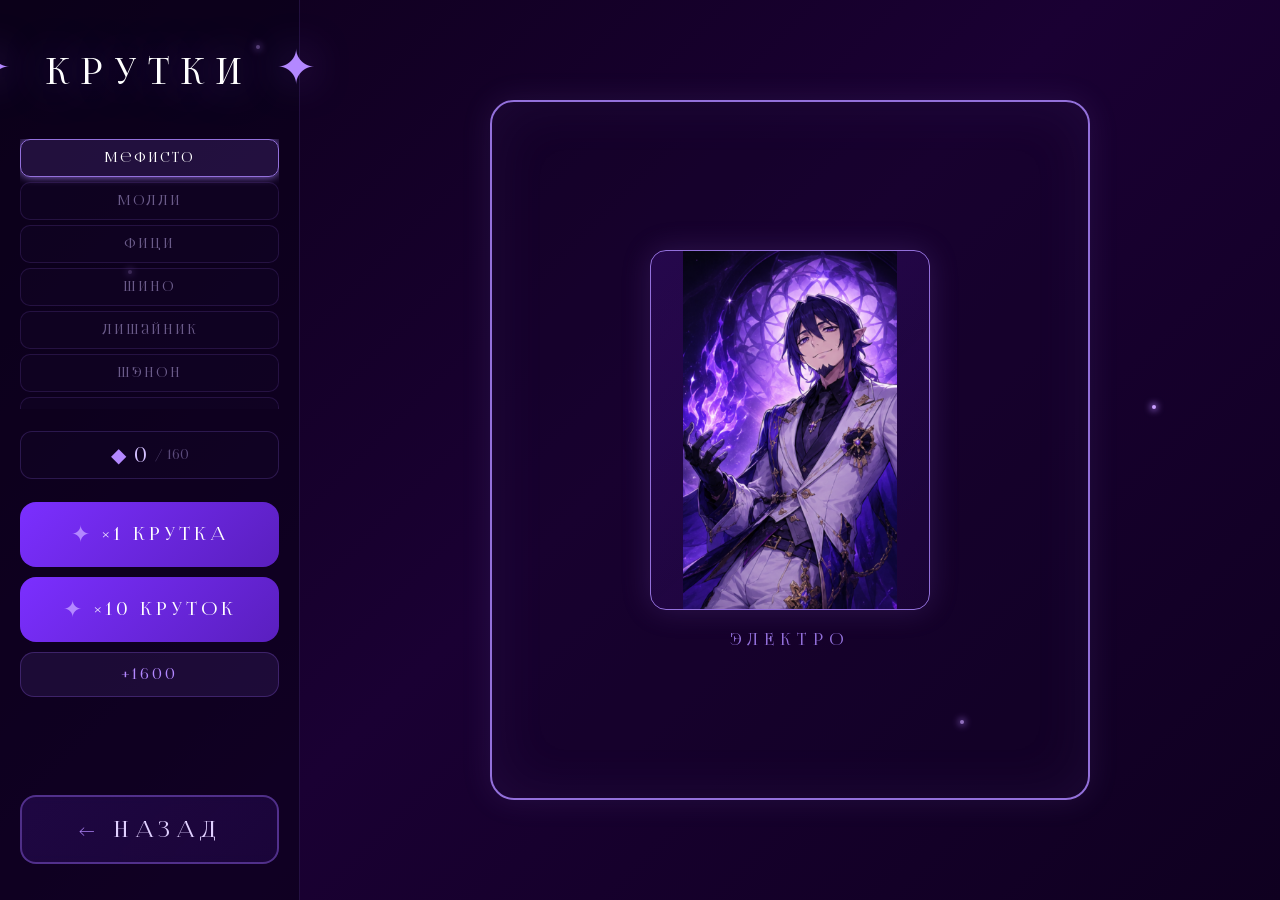
==== commit 1e5eb76d: "Add files via upload" ====
--- a/wish.html
+++ b/wish.html
@@ -137,7 +137,7 @@
                              data-index="${index}" 
                              style="--accent: ${banner.color}">
                             <div class="carousel-card-square">
-                                <span>?</span>
+                                <img src="${banner.fiveStar.img}" alt="${banner.fiveStar.name}" style="width:100%;height:100%;object-fit:contain;">
                             </div>
                             <p class="carousel-card-name">${banner.fiveStar.name}</p>
                         </div>
@@ -198,6 +198,8 @@
                 bannerLabel.style.color = currentBanner.color;
                 charDisplay.style.borderColor = currentBanner.color;
                 charDisplay.style.boxShadow = `0 0 30px ${currentBanner.color}30`;
+                // Вставляем картинку
+                charDisplay.innerHTML = `<img src="${currentBanner.fiveStar.img}" alt="${currentBanner.fiveStar.name}" style="width:100%;height:100%;object-fit:contain;">`;
             }
 
             function updateUI() {
@@ -220,7 +222,7 @@
                     <div class="result-card ${rarityClass}">
                         <div class="result-flash"></div>
                         <div class="result-square ${rarityClass}">
-                            <span>?</span>
+                            <img src="${char.img}" alt="${char.name}" style="width:100%;height:100%;object-fit:contain;">
                         </div>
                         <p class="result-name">${char.name}</p>
                         <p class="result-stars">${rarityLabel}</p>
@@ -257,7 +259,7 @@
                     return `
                         <div class="multi-item ${itemClass}">
                             <div class="multi-square ${itemClass}">
-                                <span>?</span>
+                                <img src="${char.img}" alt="${char.name}" style="width:100%;height:100%;object-fit:contain;">
                             </div>
                             <p class="multi-name">${char.name}</p>
                             <p class="multi-stars">${'★'.repeat(char.rarity)}</p>
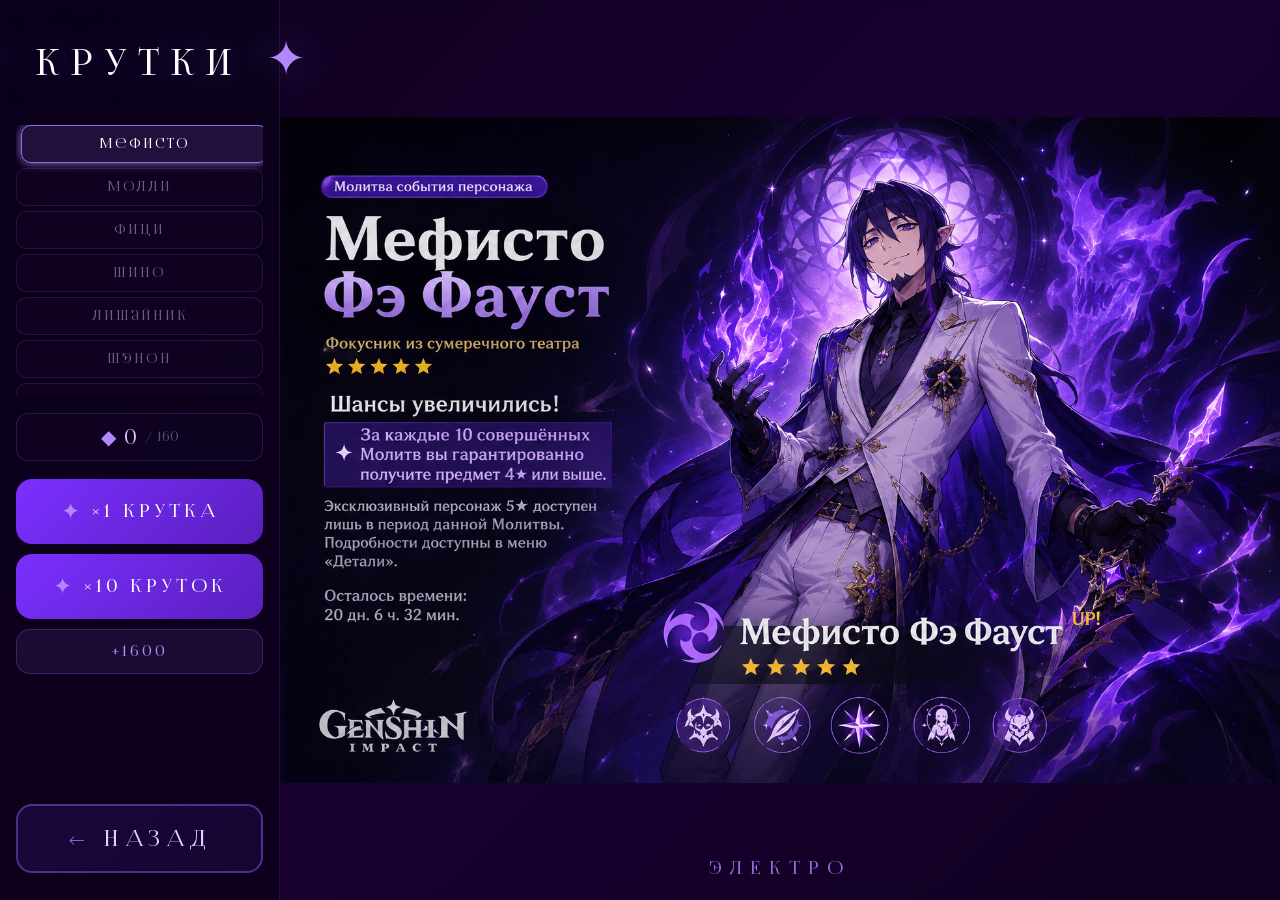
==== commit c5d4bb71: "Add files via upload" ====
--- a/wish.html
+++ b/wish.html
@@ -12,6 +12,20 @@
         <span class="star" style="top: 80%; left: 75%; animation-delay: 0.6s;"></span>
         <span class="star" style="top: 45%; left: 90%; animation-delay: 1.3s;"></span>
         <span class="star" style="top: 30%; left: 10%; animation-delay: 1.9s;"></span>
+        <span class="star" style="top: 60%; left: 40%; animation-delay: 0.8s;"></span>
+        <span class="star" style="top: 15%; left: 55%; animation-delay: 1.5s;"></span>
+    </div>
+
+    <!-- Оверлей анимации падающей звезды -->
+    <div class="wish-animation-overlay" id="wishAnimation" style="display: none;">
+        <div class="falling-star-container">
+            <div class="falling-star" id="fallingStar">
+                <div class="star-core">✦</div>
+                <div class="star-trail"></div>
+            </div>
+            <div class="star-rarity-hint" id="starRarityHint"></div>
+            <button class="skip-animation-btn" id="skipAnimationBtn">пропустить</button>
+        </div>
     </div>
 
     <div class="wish-layout">
@@ -23,7 +37,6 @@
                 </h1>
             </div>
 
-            <!-- Выбор баннера (десктоп — вертикальный список) -->
             <div class="banner-selector banner-selector-desktop" id="bannerSelector"></div>
 
             <div class="gems-display">
@@ -50,9 +63,7 @@
             </a>
         </aside>
 
-        <!-- Правая часть: баннер -->
         <section class="wish-main">
-            <!-- Карусель баннеров для мобильных -->
             <div class="banner-carousel" id="bannerCarousel">
                 <button class="carousel-arrow carousel-left" id="carouselLeft">←</button>
                 <div class="carousel-viewport" id="carouselViewport">
@@ -61,10 +72,8 @@
                 <button class="carousel-arrow carousel-right" id="carouselRight">→</button>
             </div>
 
-            <!-- Индикатор активного баннера (точки) -->
             <div class="carousel-dots" id="carouselDots"></div>
 
-            <!-- Текущий баннер -->
             <div class="banner-fullscreen" id="bannerFullscreen">
                 <div class="banner-character" id="charDisplay">
                     <span>?</span>
@@ -81,8 +90,65 @@
     <script src="js/storage.js"></script>
     <script src="js/data.js"></script>
     <script src="js/pity.js"></script>
+    <style>
+        /* Стили для кнопки пропуска анимации */
+        /* Стили для кнопки пропуска анимации */
+        .skip-animation-btn {
+            position: absolute;
+            bottom: -60px;
+            left: 50%;
+            transform: translateX(-50%);
+            padding: 6px 16px;
+            background: rgba(20, 5, 40, 0.6);
+            border: 1px solid rgba(160, 110, 255, 0.25);
+            border-radius: 20px;
+            color: #8a7aae;
+            font-family: 'Lighthaus', 'Segoe UI', sans-serif;
+            font-size: 11px;
+            letter-spacing: 2px;
+            cursor: pointer;
+            transition: all 0.2s ease;
+            backdrop-filter: blur(4px);
+            white-space: nowrap;
+            z-index: 10;
+        }
+        
+        .skip-animation-btn:hover {
+            background: rgba(160, 110, 255, 0.15);
+            border-color: rgba(160, 110, 255, 0.4);
+            color: #c0b0e0;
+        }
+        
+        @media (max-width: 700px) {
+            .skip-animation-btn {
+                bottom: -50px;
+                padding: 4px 12px;
+                font-size: 9px;
+                letter-spacing: 1.5px;
+            }
+        }
+        
+        @keyframes skipBtnPulse {
+            0%, 100% { opacity: 0.8; transform: translateX(-50%) scale(1); }
+            50% { opacity: 1; transform: translateX(-50%) scale(1.03); }
+        }
+        
+        .skip-animation-btn {
+            animation: skipBtnPulse 0.8s ease-in-out infinite;
+        }
+        
+        @media (max-width: 700px) {
+            .skip-animation-btn {
+                bottom: -50px;
+                padding: 8px 18px;
+                font-size: 11px;
+                letter-spacing: 2px;
+            }
+        }
+    </style>
     <script>
         (function() {
+            // DOM элементы
             const wishBtn = document.getElementById('wishButton');
             const wish10Btn = document.getElementById('wish10Button');
             const addGemsBtn = document.getElementById('addGemsBtn');
@@ -90,7 +156,6 @@
             const modal = document.getElementById('resultModal');
             const modalContent = document.getElementById('modalContent');
             const bannerSelector = document.getElementById('bannerSelector');
-            const bannerFullscreen = document.getElementById('bannerFullscreen');
             const bannerLabel = document.getElementById('bannerLabel');
             const charDisplay = document.getElementById('charDisplay');
             const carouselTrack = document.getElementById('carouselTrack');
@@ -98,10 +163,328 @@
             const carouselLeft = document.getElementById('carouselLeft');
             const carouselRight = document.getElementById('carouselRight');
 
+            // Элементы анимации
+            const wishAnimation = document.getElementById('wishAnimation');
+            const fallingStar = document.getElementById('fallingStar');
+            const starRarityHint = document.getElementById('starRarityHint');
+            const skipAnimationBtn = document.getElementById('skipAnimationBtn');
+
             let carouselIndex = 0;
+            let isAnimating = false;
+            let animationTimeout = null;
+            let currentStepResolve = null;
+            let shouldSkipAll = false;
+            let cachedResults = null;
+            let isMultiWish = false;
+
+            // Полная отмена текущей анимации
+            function abortCurrentAnimation() {
+                if (animationTimeout) {
+                    clearTimeout(animationTimeout);
+                    animationTimeout = null;
+                }
+                if (currentStepResolve) {
+                    currentStepResolve();
+                    currentStepResolve = null;
+                }
+                wishAnimation.style.display = 'none';
+            }
+
+            // Анимация одной звезды (с возможностью полного пропуска)
+            function animateSingleStar(rarity, isMulti = false) {
+                return new Promise((resolve) => {
+                    if (shouldSkipAll) {
+                        resolve();
+                        return;
+                    }
+                    
+                    let starColor, trailColor, glowColor, rarityText;
+                    switch(rarity) {
+                        case 5:
+                            starColor = '#ffd700';
+                            trailColor = '#ffaa00';
+                            glowColor = 'rgba(255, 215, 0, 0.8)';
+                            rarityText = '★★★★★';
+                            break;
+                        case 4:
+                            starColor = '#c9a0ff';
+                            trailColor = '#9b59b6';
+                            glowColor = 'rgba(201, 160, 255, 0.8)';
+                            rarityText = '★★★★';
+                            break;
+                        default:
+                            starColor = '#8090b0';
+                            trailColor = '#5a6a8a';
+                            glowColor = 'rgba(128, 144, 176, 0.6)';
+                            rarityText = '★★★';
+                    }
+                    
+                    fallingStar.style.setProperty('--star-color', starColor);
+                    fallingStar.style.setProperty('--trail-color', trailColor);
+                    fallingStar.style.setProperty('--glow-color', glowColor);
+                    
+                    starRarityHint.textContent = rarityText;
+                    starRarityHint.style.color = starColor;
+                    starRarityHint.style.textShadow = `0 0 15px ${starColor}`;
+                    
+                    fallingStar.style.animation = 'none';
+                    fallingStar.offsetHeight;
+                    fallingStar.style.animation = `starFall ${isMulti ? 1.2 : 0.9}s cubic-bezier(0.4, 0, 0.2, 1) forwards`;
+                    
+                    if (rarity === 5 && navigator.vibrate) {
+                        navigator.vibrate(100);
+                    }
+                    
+                    currentStepResolve = resolve;
+                    const duration = isMulti ? 1200 : 900;
+                    animationTimeout = setTimeout(() => {
+                        animationTimeout = null;
+                        if (currentStepResolve === resolve) {
+                            currentStepResolve = null;
+                            resolve();
+                        }
+                    }, duration);
+                });
+            }
+
+            // Эффект взрыва для 5★
+            function createParticleExplosion() {
+                const colors = ['#ffd700', '#ffed4e', '#ffaa00', '#ffcc33', '#ffe066'];
+                for (let i = 0; i < 60; i++) {
+                    const particle = document.createElement('span');
+                    particle.innerHTML = Math.random() > 0.5 ? '✦' : '◇';
+                    particle.style.position = 'fixed';
+                    particle.style.left = '50%';
+                    particle.style.top = '50%';
+                    particle.style.fontSize = `${Math.random() * 24 + 12}px`;
+                    particle.style.color = colors[Math.floor(Math.random() * colors.length)];
+                    particle.style.pointerEvents = 'none';
+                    particle.style.zIndex = '300';
+                    particle.style.opacity = '1';
+                    particle.style.filter = `drop-shadow(0 0 ${Math.random() * 8 + 2}px gold)`;
+                    
+                    const angle = Math.random() * Math.PI * 2;
+                    const distance = Math.random() * 250 + 80;
+                    const tx = Math.cos(angle) * distance;
+                    const ty = Math.sin(angle) * distance;
+                    const rotation = Math.random() * 720 - 360;
+                    
+                    document.body.appendChild(particle);
+                    
+                    particle.animate([
+                        { transform: 'translate(-50%, -50%) rotate(0deg) scale(1)', opacity: 1 },
+                        { transform: `translate(calc(-50% + ${tx}px), calc(-50% + ${ty}px)) rotate(${rotation}deg) scale(0)`, opacity: 0 }
+                    ], {
+                        duration: 800,
+                        easing: 'cubic-bezier(0.2, 0.9, 0.4, 1)',
+                        delay: Math.random() * 100
+                    }).onfinish = () => particle.remove();
+                }
+                
+                const flash = document.createElement('div');
+                flash.style.position = 'fixed';
+                flash.style.top = '0';
+                flash.style.left = '0';
+                flash.style.width = '100%';
+                flash.style.height = '100%';
+                flash.style.backgroundColor = 'rgba(255, 215, 0, 0.3)';
+                flash.style.pointerEvents = 'none';
+                flash.style.zIndex = '299';
+                flash.style.animation = 'flashFade 0.4s ease-out forwards';
+                document.body.appendChild(flash);
+                setTimeout(() => flash.remove(), 400);
+            }
+
+            // Показать результат одиночной крутки
+            function showSingleResult(char) {
+                let rarityClass = 'rarity-3';
+                let rarityLabel = '★★★';
+                
+                if (char.rarity === 5) {
+                    rarityClass = 'rarity-5';
+                    rarityLabel = '★★★★★';
+                    createParticleExplosion();
+                } else if (char.rarity === 4) {
+                    rarityClass = 'rarity-4';
+                    rarityLabel = '★★★★';
+                }
+
+               
+                modalContent.innerHTML = `
+                    <div class="result-card ${rarityClass} result-reveal">
+                        <div class="result-flash"></div>
+                        <p class="result-name">${char.name}</p>
+                        <p class="result-stars">${rarityLabel}</p>
+                    </div>
+                `;
+
+                modal.style.display = 'flex';
+                
+                setTimeout(() => {
+                    const flash = modalContent.querySelector('.result-flash');
+                    if (flash) flash.classList.add('active');
+                }, 50);
+
+                modal.onclick = function(e) {
+                    if (e.target === modal) {
+                        modal.style.display = 'none';
+                        updateUI();
+                    }
+                };
+            }
+
+            // Показать мульти-результат (все 10)
+            function showMultiResult(results) {
+                const hasFiveStar = results.some(r => r.rarity === 5);
+                const hasFourStar = results.some(r => r.rarity === 4);
+                
+                let wrapperClass = 'rarity-3';
+                if (hasFiveStar) {
+                    wrapperClass = 'rarity-5';
+                    createParticleExplosion();
+                } else if (hasFourStar) {
+                    wrapperClass = 'rarity-4';
+                }
+
+                const itemsHTML = results.map((char, idx) => {
+                    let itemClass = '';
+                    if (char.rarity === 5) itemClass = 'five-star-item';
+                    else if (char.rarity === 4) itemClass = 'four-star-item';
+                    
+                    return `
+                        <div class="multi-item ${itemClass}" style="animation: revealResult 0.2s ease-out ${idx * 50}ms both;">
+                            <p class="multi-name">${char.name.length > 12 ? char.name.slice(0, 10) + '…' : char.name}</p>
+                            <p class="multi-stars">${'★'.repeat(char.rarity)}</p>
+                        </div>
+                    `;
+                }).join('');
+
+                modalContent.innerHTML = `
+                    <div class="result-card multi ${wrapperClass} result-reveal">
+                        <div class="result-flash"></div>
+                        <h3 class="multi-title">РЕЗУЛЬТАТЫ ×10</h3>
+                        <div class="multi-grid">
+                            ${itemsHTML}
+                        </div>
+                        <button class="multi-close-btn" id="closeMultiBtn">ЗАКРЫТЬ</button>
+                    </div>
+                `;
+
+                modal.style.display = 'flex';
+                
+                setTimeout(() => {
+                    const flash = modalContent.querySelector('.result-flash');
+                    if (flash) flash.classList.add('active');
+                }, 50);
+
+                const closeBtn = document.getElementById('closeMultiBtn');
+                if (closeBtn) {
+                    closeBtn.addEventListener('click', function() {
+                        modal.style.display = 'none';
+                        updateUI();
+                    });
+                }
+
+                modal.onclick = function(e) {
+                    if (e.target === modal) {
+                        modal.style.display = 'none';
+                        updateUI();
+                    }
+                };
+            }
+
+            // Полный пропуск всей анимации
+            function skipAllAnimation() {
+                if (!isAnimating) return;
+                
+                shouldSkipAll = true;
+                abortCurrentAnimation();
+                wishAnimation.style.display = 'none';
+                
+                if (cachedResults) {
+                    if (isMultiWish) {
+                        showMultiResult(cachedResults);
+                    } else {
+                        showSingleResult(cachedResults);
+                    }
+                    cachedResults = null;
+                }
+                
+                shouldSkipAll = false;
+                isAnimating = false;
+                isMultiWish = false;
+            }
+
+            // Одиночная крутка с анимацией
+            async function performSingleWish() {
+                const data = Storage.getData();
+                if (data.primogems < WISH_COST) {
+                    alert('Недостаточно примогемов! Нужно ' + WISH_COST);
+                    return false;
+                }
+
+                Storage.spendGems(WISH_COST);
+                updateUI();
+                
+                const result = Pity.performWish();
+                cachedResults = result;
+                isMultiWish = false;
+                
+                wishAnimation.style.display = 'flex';
+                await animateSingleStar(result.rarity, false);
+                
+                if (!shouldSkipAll) {
+                    wishAnimation.style.display = 'none';
+                    showSingleResult(result);
+                }
+                
+                cachedResults = null;
+                return true;
+            }
+
+            // Мульти-крутка с анимацией
+            async function performMultiWish() {
+                const data = Storage.getData();
+                const cost = WISH_COST * 10;
+                
+                if (data.primogems < cost) {
+                    alert('Недостаточно примогемов! Нужно ' + cost);
+                    return false;
+                }
+
+                Storage.spendGems(cost);
+                updateUI();
+                
+                const results = [];
+                for (let i = 0; i < 10; i++) {
+                    results.push(Pity.performWish());
+                }
+                cachedResults = results;
+                isMultiWish = true;
+                
+                wishAnimation.style.display = 'flex';
+                
+                // Показываем анимации по очереди, но с возможностью полного пропуска
+                for (let i = 0; i < results.length; i++) {
+                    if (shouldSkipAll) break;
+                    await animateSingleStar(results[i].rarity, true);
+                    if (i < results.length - 1 && !shouldSkipAll) {
+                        await new Promise(r => setTimeout(r, 120));
+                    }
+                }
+                
+                if (!shouldSkipAll) {
+                    wishAnimation.style.display = 'none';
+                    showMultiResult(results);
+                }
+                
+                cachedResults = null;
+                return true;
+            }
+
+            // ========== БАННЕРЫ И ИНТЕРФЕЙС ==========
 
             function renderBannerSelector() {
-                // Десктопный список
                 bannerSelector.innerHTML = BANNERS.map(banner => {
                     const active = banner.id === currentBanner.id ? ' active' : '';
                     return `
@@ -115,6 +498,7 @@
 
                 bannerSelector.querySelectorAll('.banner-select-btn').forEach(btn => {
                     btn.addEventListener('click', function() {
+                        if (isAnimating) return;
                         const id = parseInt(this.dataset.id);
                         currentBanner = BANNERS.find(b => b.id === id);
                         carouselIndex = BANNERS.indexOf(currentBanner);
@@ -124,12 +508,10 @@
                     });
                 });
 
-                // Мобильная карусель
                 renderCarousel();
             }
 
             function renderCarousel() {
-                // Трек с карточками
                 carouselTrack.innerHTML = BANNERS.map((banner, index) => {
                     const active = index === carouselIndex ? ' active' : '';
                     return `
@@ -144,32 +526,30 @@
                     `;
                 }).join('');
 
-                // Точки
                 carouselDots.innerHTML = BANNERS.map((_, index) => {
                     const active = index === carouselIndex ? ' active' : '';
                     return `<span class="carousel-dot${active}" data-index="${index}"></span>`;
                 }).join('');
 
-                // Обработчики точек
                 carouselDots.querySelectorAll('.carousel-dot').forEach(dot => {
                     dot.addEventListener('click', function() {
+                        if (isAnimating) return;
                         carouselIndex = parseInt(this.dataset.index);
                         selectBannerByIndex(carouselIndex);
                     });
                 });
 
-                // Скролл к активной карточке
                 const activeCard = carouselTrack.querySelector('.carousel-card.active');
                 if (activeCard) {
                     activeCard.scrollIntoView({ behavior: 'smooth', inline: 'center', block: 'nearest' });
                 }
 
-                // Стрелки
                 carouselLeft.style.opacity = carouselIndex === 0 ? '0.3' : '1';
                 carouselRight.style.opacity = carouselIndex === BANNERS.length - 1 ? '0.3' : '1';
             }
 
             function selectBannerByIndex(index) {
+                if (isAnimating) return;
                 carouselIndex = index;
                 currentBanner = BANNERS[index];
                 updateBannerDisplay();
@@ -178,6 +558,7 @@
             }
 
             carouselLeft.addEventListener('click', function() {
+                if (isAnimating) return;
                 if (carouselIndex > 0) {
                     carouselIndex--;
                     selectBannerByIndex(carouselIndex);
@@ -185,6 +566,7 @@
             });
 
             carouselRight.addEventListener('click', function() {
+                if (isAnimating) return;
                 if (carouselIndex < BANNERS.length - 1) {
                     carouselIndex++;
                     selectBannerByIndex(carouselIndex);
@@ -192,13 +574,8 @@
             });
 
             function updateBannerDisplay() {
-                bannerFullscreen.style.borderColor = currentBanner.color;
-                bannerFullscreen.style.boxShadow = `inset 0 0 60px ${currentBanner.color}15, 0 0 30px ${currentBanner.color}20`;
                 bannerLabel.textContent = currentBanner.name.toUpperCase();
                 bannerLabel.style.color = currentBanner.color;
-                charDisplay.style.borderColor = currentBanner.color;
-                charDisplay.style.boxShadow = `0 0 30px ${currentBanner.color}30`;
-                // Вставляем картинку
                 charDisplay.innerHTML = `<img src="${currentBanner.fiveStar.img}" alt="${currentBanner.fiveStar.name}" style="width:100%;height:100%;object-fit:contain;">`;
             }
 
@@ -207,133 +584,36 @@
                 gemsBalance.textContent = data.primogems;
             }
 
-            function showResult(char) {
-                let rarityClass = 'rarity-3';
-                let rarityLabel = '★★★';
-                if (char.rarity === 5) {
-                    rarityClass = 'rarity-5';
-                    rarityLabel = '★★★★★';
-                } else if (char.rarity === 4) {
-                    rarityClass = 'rarity-4';
-                    rarityLabel = '★★★★';
-                }
-
-                modalContent.innerHTML = `
-                    <div class="result-card ${rarityClass}">
-                        <div class="result-flash"></div>
-                        <div class="result-square ${rarityClass}">
-                            <img src="${char.img}" alt="${char.name}" style="width:100%;height:100%;object-fit:contain;">
-                        </div>
-                        <p class="result-name">${char.name}</p>
-                        <p class="result-stars">${rarityLabel}</p>
-                    </div>
-                `;
-
-                modal.style.display = 'flex';
-                
-                setTimeout(() => {
-                    modalContent.querySelector('.result-flash').classList.add('active');
-                }, 100);
-
-                modal.onclick = function(e) {
-                    if (e.target === modal) {
-                        modal.style.display = 'none';
-                        updateUI();
-                    }
-                };
-            }
-
-            function showMultiResult(results) {
-                const hasFiveStar = results.some(r => r.rarity === 5);
-                const hasFourStar = results.some(r => r.rarity === 4);
-                
-                let wrapperClass = 'rarity-3';
-                if (hasFiveStar) wrapperClass = 'rarity-5';
-                else if (hasFourStar) wrapperClass = 'rarity-4';
-
-                const itemsHTML = results.map(char => {
-                    let itemClass = '';
-                    if (char.rarity === 5) itemClass = 'five-star-item';
-                    else if (char.rarity === 4) itemClass = 'four-star-item';
-                    
-                    return `
-                        <div class="multi-item ${itemClass}">
-                            <div class="multi-square ${itemClass}">
-                                <img src="${char.img}" alt="${char.name}" style="width:100%;height:100%;object-fit:contain;">
-                            </div>
-                            <p class="multi-name">${char.name}</p>
-                            <p class="multi-stars">${'★'.repeat(char.rarity)}</p>
-                        </div>
-                    `;
-                }).join('');
-
-                modalContent.innerHTML = `
-                    <div class="result-card multi ${wrapperClass}">
-                        <div class="result-flash"></div>
-                        <h3 class="multi-title">РЕЗУЛЬТАТЫ ×10</h3>
-                        <div class="multi-grid">
-                            ${itemsHTML}
-                        </div>
-                        <button class="multi-close-btn" id="closeMultiBtn">ЗАКРЫТЬ</button>
-                    </div>
-                `;
-
-                modal.style.display = 'flex';
-                
-                setTimeout(() => {
-                    modalContent.querySelector('.result-flash').classList.add('active');
-                }, 100);
-
-                document.getElementById('closeMultiBtn').addEventListener('click', function() {
-                    modal.style.display = 'none';
-                    updateUI();
-                });
-
-                modal.onclick = function(e) {
-                    if (e.target === modal) {
-                        modal.style.display = 'none';
-                        updateUI();
-                    }
-                };
-            }
+            // ========== ОБРАБОТЧИКИ КНОПОК ==========
 
             addGemsBtn.addEventListener('click', function() {
+                if (isAnimating) return;
                 Storage.addGems(1600);
                 updateUI();
             });
 
-            wishBtn.addEventListener('click', function() {
-                const data = Storage.getData();
-                
-                if (data.primogems < WISH_COST) {
-                    alert('Недостаточно примогемов! Нужно ' + WISH_COST);
-                    return;
-                }
-
-                Storage.spendGems(WISH_COST);
-                const result = Pity.performWish();
-                showResult(result);
+            skipAnimationBtn.addEventListener('click', function() {
+                skipAllAnimation();
             });
 
-            wish10Btn.addEventListener('click', function() {
-                const data = Storage.getData();
-                const cost = WISH_COST * 10;
-                
-                if (data.primogems < cost) {
-                    alert('Недостаточно примогемов! Нужно ' + cost);
-                    return;
-                }
-
-                Storage.spendGems(cost);
-                
-                const results = [];
-                for (let i = 0; i < 10; i++) {
-                    results.push(Pity.performWish());
-                }
-                
-                showMultiResult(results);
+            wishBtn.addEventListener('click', async function() {
+                if (isAnimating) return;
+                isAnimating = true;
+                shouldSkipAll = false;
+                await performSingleWish();
+                isAnimating = false;
             });
 
+            wish10Btn.addEventListener('click', async function() {
+                if (isAnimating) return;
+                isAnimating = true;
+                shouldSkipAll = false;
+                await performMultiWish();
+                isAnimating = false;
+            });
+
+            // ========== ИНИЦИАЛИЗАЦИЯ ==========
+            
             renderBannerSelector();
             updateBannerDisplay();
             updateUI();
--- a/css/style.css
+++ b/css/style.css
@@ -47,8 +47,8 @@
 }
 
 @keyframes twinkle {
-    0%, 100% { opacity: 0.3; transform: scale(1); }
-    50% { opacity: 1; transform: scale(1.8); }
+    0%, 100% { opacity: 0.2; transform: scale(1); }
+    50% { opacity: 1; transform: scale(1.6); }
 }
 
 /* Основное меню (для index, inventory, history) */
@@ -78,17 +78,24 @@
     color: #ffffff;
     text-shadow: 0 0 40px rgba(150, 100, 255, 0.5);
     white-space: nowrap;
+    animation: titleGlow 4s ease-in-out infinite;
+}
+
+@keyframes titleGlow {
+    0%, 100% { text-shadow: 0 0 40px rgba(150, 100, 255, 0.5); }
+    50% { text-shadow: 0 0 60px rgba(150, 100, 255, 0.8), 0 0 20px rgba(180, 130, 255, 0.4); }
 }
 
 .title-icon {
     color: #b388ff;
     font-size: clamp(32px, 6vh, 48px);
-    animation: pulse-icon 2s ease-in-out infinite;
-}
-
-@keyframes pulse-icon {
-    0%, 100% { opacity: 0.6; }
-    50% { opacity: 1; }
+    display: inline-block;
+    animation: iconFloat 3s ease-in-out infinite;
+}
+
+@keyframes iconFloat {
+    0%, 100% { transform: translateY(0px); opacity: 0.7; }
+    50% { transform: translateY(-5px); opacity: 1; }
 }
 
 .subtitle {
@@ -97,6 +104,19 @@
     letter-spacing: 16px;
     color: #b388ff;
     margin-top: 1vh;
+    opacity: 0;
+    animation: fadeInUp 0.8s ease-out 0.2s forwards;
+}
+
+@keyframes fadeInUp {
+    from {
+        opacity: 0;
+        transform: translateY(20px);
+    }
+    to {
+        opacity: 1;
+        transform: translateY(0);
+    }
 }
 
 /* Кнопки меню */
@@ -123,27 +143,52 @@
     font-weight: 400;
     letter-spacing: 6px;
     text-decoration: none;
-    transition: all 0.3s ease;
+    transition: all 0.4s cubic-bezier(0.2, 0.9, 0.4, 1.1);
     backdrop-filter: blur(4px);
     cursor: pointer;
+    position: relative;
+    overflow: hidden;
+}
+
+.menu-btn::before {
+    content: '';
+    position: absolute;
+    top: 50%;
+    left: 50%;
+    width: 0;
+    height: 0;
+    border-radius: 50%;
+    background: rgba(160, 110, 255, 0.2);
+    transform: translate(-50%, -50%);
+    transition: width 0.6s ease, height 0.6s ease;
+}
+
+.menu-btn:hover::before {
+    width: 300px;
+    height: 300px;
 }
 
 .menu-btn:hover {
     background: linear-gradient(135deg, rgba(123, 47, 255, 0.3) 0%, rgba(90, 31, 191, 0.3) 100%);
     border-color: #b388ff;
     box-shadow: 0 0 30px rgba(140, 90, 255, 0.4), inset 0 0 20px rgba(140, 90, 255, 0.1);
-    transform: translateY(-2px);
+    transform: translateY(-3px) scale(1.02);
     color: #ffffff;
 }
 
 .menu-btn:active {
-    transform: translateY(0);
-    box-shadow: 0 0 15px rgba(140, 90, 255, 0.3);
+    transform: translateY(0) scale(0.98);
+    transition-duration: 0.1s;
 }
 
 .btn-icon {
     font-size: clamp(18px, 2.5vh, 24px);
     color: #b388ff;
+    transition: transform 0.3s ease;
+}
+
+.menu-btn:hover .btn-icon {
+    transform: scale(1.1);
 }
 
 /* Счётчик валюты */
@@ -160,6 +205,13 @@
     font-weight: 300;
     letter-spacing: 3px;
     color: #d4c0ff;
+    backdrop-filter: blur(4px);
+    transition: all 0.3s ease;
+}
+
+.currency-display:hover {
+    border-color: rgba(160, 110, 255, 0.4);
+    box-shadow: 0 0 15px rgba(140, 90, 255, 0.2);
 }
 
 .currency-icon {
@@ -195,6 +247,19 @@
     background: rgba(10, 0, 25, 0.6);
     border-right: 1px solid rgba(160, 110, 255, 0.15);
     z-index: 2;
+    backdrop-filter: blur(8px);
+    animation: slideInLeft 0.5s ease-out;
+}
+
+@keyframes slideInLeft {
+    from {
+        opacity: 0;
+        transform: translateX(-30px);
+    }
+    to {
+        opacity: 1;
+        transform: translateX(0);
+    }
 }
 
 /* Правая часть — баннер */
@@ -204,6 +269,18 @@
     align-items: center;
     justify-content: center;
     padding: 4vh;
+    animation: fadeInScale 0.6s ease-out 0.1s both;
+}
+
+@keyframes fadeInScale {
+    from {
+        opacity: 0;
+        transform: scale(0.97);
+    }
+    to {
+        opacity: 1;
+        transform: scale(1);
+    }
 }
 
 .banner-fullscreen {
@@ -217,27 +294,31 @@
     background: rgba(20, 5, 40, 0.3);
     border: 2px solid rgba(160, 110, 255, 0.25);
     border-radius: 24px;
-    transition: all 0.4s ease;
+    transition: all 0.5s cubic-bezier(0.2, 0.9, 0.4, 1.1);
+    backdrop-filter: blur(4px);
+}
+
+.banner-fullscreen:hover {
+    border-color: rgba(160, 110, 255, 0.45);
+    box-shadow: 0 0 30px rgba(140, 90, 255, 0.2);
 }
 
 .banner-character {
-    width: min(280px, 50%);
-    height: min(360px, 55%);
-    background: linear-gradient(135deg, rgba(123, 47, 255, 0.15), rgba(90, 31, 191, 0.08));
-    border: 1px solid rgba(160, 110, 255, 0.2);
-    border-radius: 16px;
-    display: flex;
-    align-items: center;
-    justify-content: center;
-    color: #b388ff;
-    font-size: 60px;
-    transition: all 0.4s ease;
+    width: min(300px, 55%);
+    height: min(500px, 65%);
+    background: transparent;
+    border: none;
+    border-radius: 0;
+    display: flex;
+    align-items: center;
+    justify-content: center;
+    transition: all 0.5s cubic-bezier(0.2, 0.9, 0.4, 1.1);
 }
 
 .banner-label {
     font-size: 16px;
     letter-spacing: 6px;
-    transition: color 0.4s ease;
+    transition: all 0.4s ease;
 }
 
 /* Кнопки выбора баннера (вертикально в боковой панели) */
@@ -269,7 +350,7 @@
     font-size: 13px;
     letter-spacing: 2px;
     cursor: pointer;
-    transition: all 0.2s ease;
+    transition: all 0.3s cubic-bezier(0.2, 0.9, 0.4, 1.1);
     text-align: center;
     width: 100%;
 }
@@ -278,6 +359,7 @@
     background: rgba(160, 110, 255, 0.1);
     border-color: var(--accent);
     color: #c0b0d0;
+    transform: translateX(5px);
 }
 
 .banner-select-btn.active {
@@ -285,6 +367,7 @@
     border-color: var(--accent);
     color: #ffffff;
     box-shadow: 0 0 10px var(--accent);
+    transform: translateX(5px);
 }
 
 /* Кнопки круток (вертикально) */
@@ -307,21 +390,38 @@
     font-weight: 400;
     letter-spacing: 4px;
     cursor: pointer;
-    transition: all 0.3s ease;
+    transition: all 0.3s cubic-bezier(0.2, 0.9, 0.4, 1.1);
     display: flex;
     align-items: center;
     justify-content: center;
     gap: 8px;
+    position: relative;
+    overflow: hidden;
+}
+
+.wish-btn::before {
+    content: '';
+    position: absolute;
+    top: 0;
+    left: -100%;
+    width: 100%;
+    height: 100%;
+    background: linear-gradient(90deg, transparent, rgba(255, 255, 255, 0.2), transparent);
+    transition: left 0.5s ease;
+}
+
+.wish-btn:hover::before {
+    left: 100%;
 }
 
 .wish-btn:hover {
     box-shadow: 0 0 30px rgba(140, 90, 255, 0.5);
-    transform: translateY(-2px);
+    transform: translateY(-2px) scale(1.02);
 }
 
 .wish-btn:active {
-    transform: translateY(0);
-    box-shadow: 0 0 15px rgba(140, 90, 255, 0.3);
+    transform: translateY(0) scale(0.98);
+    transition-duration: 0.1s;
 }
 
 .wish-btn:disabled {
@@ -344,18 +444,19 @@
     font-weight: 400;
     letter-spacing: 3px;
     cursor: pointer;
-    transition: all 0.3s ease;
+    transition: all 0.3s cubic-bezier(0.2, 0.9, 0.4, 1.1);
 }
 
 .add-gems-btn:hover {
     background: rgba(160, 110, 255, 0.2);
     border-color: #b388ff;
     box-shadow: 0 0 16px rgba(140, 90, 255, 0.3);
-    transform: translateY(-2px);
+    transform: translateY(-2px) scale(1.02);
 }
 
 .add-gems-btn:active {
-    transform: translateY(0);
+    transform: translateY(0) scale(0.98);
+    transition-duration: 0.1s;
 }
 
 /* Баланс в боковой панели */
@@ -371,6 +472,12 @@
     background: rgba(20, 5, 40, 0.4);
     border: 1px solid rgba(160, 110, 255, 0.2);
     border-radius: 12px;
+    transition: all 0.3s ease;
+}
+
+.wish-sidebar .gems-display:hover {
+    border-color: rgba(160, 110, 255, 0.4);
+    box-shadow: 0 0 10px rgba(140, 90, 255, 0.15);
 }
 
 .gems-icon {
@@ -394,6 +501,8 @@
     border: 1px solid rgba(160, 110, 255, 0.25);
     border-radius: 20px;
     flex-wrap: wrap;
+    backdrop-filter: blur(4px);
+    animation: fadeInUp 0.5s ease-out;
 }
 
 .stat-item {
@@ -451,6 +560,7 @@
     text-align: center;
     padding: 30px 20px;
     color: #6b5b8a;
+    animation: fadeInScale 0.5s ease-out;
 }
 
 .empty-icon {
@@ -482,7 +592,15 @@
     background: rgba(20, 5, 40, 0.4);
     border: 1px solid rgba(160, 110, 255, 0.15);
     border-radius: 12px;
-    transition: all 0.2s ease;
+    transition: all 0.3s cubic-bezier(0.2, 0.9, 0.4, 1.1);
+    animation: fadeInScale 0.3s ease-out backwards;
+    animation-delay: calc(var(--index, 0) * 0.03s);
+}
+
+.inventory-card:hover {
+    transform: translateX(5px) scale(1.01);
+    border-color: rgba(160, 110, 255, 0.3);
+    background: rgba(20, 5, 40, 0.6);
 }
 
 .inventory-card.rarity-5 {
@@ -538,15 +656,28 @@
     align-items: center;
     justify-content: center;
     backdrop-filter: blur(4px);
+    animation: fadeInOverlayModal 0.3s ease-out;
+}
+
+@keyframes fadeInOverlayModal {
+    from {
+        opacity: 0;
+        backdrop-filter: blur(0px);
+    }
+    to {
+        opacity: 1;
+        backdrop-filter: blur(4px);
+    }
 }
 
 .modal-content {
     text-align: center;
-    animation: modalPop 0.3s ease;
+    animation: modalPop 0.4s cubic-bezier(0.2, 0.9, 0.4, 1.2);
 }
 
 @keyframes modalPop {
-    0% { transform: scale(0.8); opacity: 0; }
+    0% { transform: scale(0.7); opacity: 0; }
+    60% { transform: scale(1.05); }
     100% { transform: scale(1); opacity: 1; }
 }
 
@@ -582,7 +713,7 @@
     height: 0;
     border-radius: 50%;
     transform: translate(-50%, -50%);
-    transition: all 0.4s ease-out;
+    transition: all 0.5s ease-out;
     pointer-events: none;
 }
 
@@ -688,6 +819,12 @@
     padding: 8px;
     border-radius: 10px;
     background: rgba(20, 5, 40, 0.3);
+    transition: all 0.3s ease;
+}
+
+.multi-item:hover {
+    transform: scale(1.05);
+    background: rgba(20, 5, 40, 0.5);
 }
 
 .multi-item.five-star-item {
@@ -752,7 +889,7 @@
     font-size: 14px;
     letter-spacing: 4px;
     cursor: pointer;
-    transition: all 0.2s ease;
+    transition: all 0.3s cubic-bezier(0.2, 0.9, 0.4, 1.1);
     position: relative;
     z-index: 1;
 }
@@ -760,6 +897,7 @@
 .multi-close-btn:hover {
     background: rgba(160, 110, 255, 0.25);
     border-color: #b388ff;
+    transform: scale(1.02);
 }
 
 /* ========== ИСТОРИЯ МОЛИТВ ========== */
@@ -781,13 +919,14 @@
     font-size: 14px;
     letter-spacing: 3px;
     cursor: pointer;
-    transition: all 0.2s ease;
+    transition: all 0.3s cubic-bezier(0.2, 0.9, 0.4, 1.1);
 }
 
 .filter-btn:hover {
     background: rgba(160, 110, 255, 0.15);
     border-color: rgba(160, 110, 255, 0.35);
     color: #b388ff;
+    transform: translateY(-2px);
 }
 
 .filter-btn.active {
@@ -838,7 +977,15 @@
     background: rgba(20, 5, 40, 0.35);
     border: 1px solid rgba(160, 110, 255, 0.1);
     border-radius: 12px;
-    transition: all 0.2s ease;
+    transition: all 0.3s cubic-bezier(0.2, 0.9, 0.4, 1.1);
+    animation: fadeInScale 0.3s ease-out backwards;
+    animation-delay: calc(var(--index, 0) * 0.02s);
+}
+
+.history-item:hover {
+    transform: translateX(5px);
+    background: rgba(20, 5, 40, 0.5);
+    border-color: rgba(160, 110, 255, 0.2);
 }
 
 .history-item.h-rarity-5 {
@@ -937,13 +1084,14 @@
     font-size: 13px;
     letter-spacing: 3px;
     cursor: pointer;
-    transition: all 0.2s ease;
+    transition: all 0.3s cubic-bezier(0.2, 0.9, 0.4, 1.1);
 }
 
 .page-nav-btn:hover:not(:disabled) {
     background: rgba(160, 110, 255, 0.15);
     border-color: rgba(160, 110, 255, 0.35);
     color: #b388ff;
+    transform: translateY(-2px);
 }
 
 .page-nav-btn:disabled {
@@ -971,6 +1119,18 @@
         border-bottom: 1px solid rgba(160, 110, 255, 0.15);
         max-height: 35vh;
         overflow-y: auto;
+        animation: slideInTop 0.4s ease-out;
+    }
+    
+    @keyframes slideInTop {
+        from {
+            opacity: 0;
+            transform: translateY(-20px);
+        }
+        to {
+            opacity: 1;
+            transform: translateY(0);
+        }
     }
     
     .wish-sidebar .title-block {
@@ -990,6 +1150,11 @@
         width: auto;
         font-size: 11px;
         padding: 6px 10px;
+    }
+    
+    .banner-select-btn:hover,
+    .banner-select-btn.active {
+        transform: translateY(-2px);
     }
     
     .wish-buttons-col {
@@ -1139,7 +1304,7 @@
     font-family: inherit;
     font-size: 18px;
     cursor: pointer;
-    transition: all 0.2s ease;
+    transition: all 0.3s cubic-bezier(0.2, 0.9, 0.4, 1.1);
     display: flex;
     align-items: center;
     justify-content: center;
@@ -1149,6 +1314,7 @@
 .carousel-arrow:hover {
     background: rgba(160, 110, 255, 0.2);
     border-color: #b388ff;
+    transform: scale(1.05);
 }
 
 .carousel-viewport {
@@ -1178,7 +1344,7 @@
     border-radius: 14px;
     text-align: center;
     cursor: pointer;
-    transition: all 0.2s ease;
+    transition: all 0.3s cubic-bezier(0.2, 0.9, 0.4, 1.1);
     min-width: 120px;
 }
 
@@ -1186,6 +1352,7 @@
     border-color: var(--accent);
     background: rgba(160, 110, 255, 0.1);
     box-shadow: 0 0 12px var(--accent);
+    transform: scale(1.02);
 }
 
 .carousel-card-square {
@@ -1225,12 +1392,13 @@
     background: rgba(160, 110, 255, 0.2);
     border-radius: 50%;
     cursor: pointer;
-    transition: all 0.2s ease;
+    transition: all 0.3s ease;
 }
 
 .carousel-dot.active {
     background: #b388ff;
     box-shadow: 0 0 6px #b388ff;
+    transform: scale(1.2);
 }
 
 /* На мобильных: показываем карусель и точки, скрываем десктопный список */
@@ -1312,4 +1480,324 @@
         height: auto;
         aspect-ratio: 3/4;
     }
+}
+
+/* ========== ДВУХКОЛОНОЧНЫЙ МАКЕТ ========== */
+
+.wish-layout {
+    position: relative;
+    z-index: 1;
+    display: flex;
+    width: 100vw;
+    height: 100vh;
+    height: 100dvh;
+}
+
+/* Левая панель */
+.wish-sidebar {
+    width: 280px;
+    min-width: 240px;
+    display: flex;
+    flex-direction: column;
+    align-items: center;
+    justify-content: center;
+    gap: 2vh;
+    padding: 3vh 16px;
+    background: rgba(10, 0, 25, 0.8);
+    border-right: 1px solid rgba(160, 110, 255, 0.15);
+    z-index: 2;
+    flex-shrink: 0;
+}
+
+/* Правая часть — баннер на весь остаток */
+.wish-main {
+    flex: 1;
+    display: flex;
+    align-items: center;
+    justify-content: center;
+    padding: 0;
+    overflow: hidden;
+}
+
+.banner-fullscreen {
+    width: 100%;
+    height: 100%;
+    display: flex;
+    flex-direction: column;
+    align-items: center;
+    justify-content: center;
+    background: rgba(20, 5, 40, 0.2);
+    border: none;
+    border-radius: 0;
+    transition: all 0.4s ease;
+}
+
+.banner-character {
+    width: 100%;
+    height: 100%;
+    background: transparent;
+    border: none;
+    display: flex;
+    align-items: center;
+    justify-content: center;
+}
+
+.banner-character img {
+    width: 100%;
+    height: 100%;
+    object-fit: contain;
+}
+
+.banner-label {
+    position: absolute;
+    bottom: 20px;
+    font-size: 18px;
+    letter-spacing: 8px;
+    transition: color 0.4s ease;
+    z-index: 2;
+}
+
+/* ========== МОБИЛЬНАЯ ВЕРСИЯ ========== */
+
+@media (max-width: 700px) {
+    .wish-layout {
+        flex-direction: column;
+    }
+    
+    .wish-sidebar {
+        width: 100%;
+        min-width: 0;
+        flex-direction: row;
+        flex-wrap: wrap;
+        justify-content: center;
+        gap: 8px;
+        padding: 8px 12px;
+        border-right: none;
+        border-bottom: 1px solid rgba(160, 110, 255, 0.15);
+    }
+    
+    .wish-sidebar .title-block {
+        display: none;
+    }
+    
+    .wish-sidebar .banner-selector-desktop {
+        display: none !important;
+    }
+    
+    .wish-buttons-col {
+        flex-direction: row;
+        width: auto;
+    }
+    
+    .wish-btn {
+        width: auto;
+        padding: 8px 14px;
+        font-size: 13px;
+        letter-spacing: 2px;
+    }
+    
+    .add-gems-btn {
+        width: auto;
+        padding: 8px 14px;
+        font-size: 13px;
+    }
+    
+    .wish-sidebar .gems-display {
+        width: auto;
+        padding: 6px 12px;
+        font-size: 16px;
+    }
+    
+    /* Карусель */
+    .banner-carousel {
+        display: flex;
+        padding: 6px 12px;
+    }
+    
+    .carousel-dots {
+        display: flex;
+    }
+    
+    /* Баннер */
+    .wish-main {
+        flex: 1;
+        padding: 0;
+        flex-direction: column;
+    }
+    
+    .banner-fullscreen {
+        flex: 1;
+        width: 100%;
+        height: 100%;
+    }
+    
+    .banner-label {
+        bottom: 10px;
+        font-size: 14px;
+        letter-spacing: 4px;
+    }
+}
+
+/* ========== АНИМАЦИЯ ПАДАЮЩЕЙ ЗВЕЗДЫ ========== */
+
+.wish-animation-overlay {
+    position: fixed;
+    top: 0;
+    left: 0;
+    width: 100%;
+    height: 100%;
+    background: rgba(5, 0, 15, 0.85);
+    backdrop-filter: blur(4px);
+    z-index: 200;
+    display: flex;
+    align-items: center;
+    justify-content: center;
+    animation: fadeInOverlay 0.2s ease;
+}
+
+@keyframes fadeInOverlay {
+    from { opacity: 0; backdrop-filter: blur(0px); }
+    to { opacity: 1; backdrop-filter: blur(4px); }
+}
+
+.falling-star-container {
+    position: relative;
+    text-align: center;
+}
+
+.falling-star {
+    position: relative;
+    width: 80px;
+    height: 80px;
+    margin: 0 auto;
+    --star-color: #ffd700;
+    --trail-color: #ffaa00;
+    --glow-color: rgba(255, 215, 0, 0.8);
+}
+
+@keyframes starFall {
+    0% {
+        transform: translateY(-40vh) scale(0.2);
+        opacity: 0;
+    }
+    20% {
+        opacity: 1;
+    }
+    60% {
+        transform: translateY(10vh) scale(1.1);
+    }
+    80% {
+        transform: translateY(5vh) scale(0.95);
+    }
+    100% {
+        transform: translateY(0vh) scale(1);
+        opacity: 1;
+    }
+}
+
+.star-core {
+    position: relative;
+    width: 100%;
+    height: 100%;
+    display: flex;
+    align-items: center;
+    justify-content: center;
+    font-size: 64px;
+    color: var(--star-color);
+    text-shadow: 0 0 30px var(--glow-color);
+    animation: starPulse 0.5s ease-in-out infinite;
+}
+
+@keyframes starPulse {
+    0%, 100% { transform: scale(1); text-shadow: 0 0 20px var(--glow-color); }
+    50% { transform: scale(1.1); text-shadow: 0 0 40px var(--glow-color); }
+}
+
+.star-trail {
+    position: absolute;
+    top: 50%;
+    left: 50%;
+    width: 8px;
+    height: 120px;
+    background: linear-gradient(to bottom, transparent, var(--trail-color));
+    border-radius: 50%;
+    transform: translate(-50%, -50%);
+    filter: blur(4px);
+    animation: trailFade 0.6s ease-out forwards;
+}
+
+@keyframes trailFade {
+    from { opacity: 0.8; height: 120px; }
+    to { opacity: 0; height: 200px; }
+}
+
+.star-rarity-hint {
+    margin-top: 30px;
+    font-size: 24px;
+    letter-spacing: 8px;
+    font-weight: bold;
+    animation: rarityPulse 0.8s ease-in-out infinite;
+}
+
+@keyframes rarityPulse {
+    0%, 100% { opacity: 0.7; transform: scale(1); }
+    50% { opacity: 1; transform: scale(1.1); }
+}
+
+/* Вспышка для 5★ */
+@keyframes flashFade {
+    0% { opacity: 1; background-color: rgba(255, 215, 0, 0.5); }
+    100% { opacity: 0; background-color: rgba(255, 215, 0, 0); }
+}
+
+/* Анимация появления результата */
+@keyframes revealResult {
+    from { 
+        transform: scale(0.5);
+        opacity: 0;
+        filter: blur(10px);
+    }
+    to { 
+        transform: scale(1);
+        opacity: 1;
+        filter: blur(0);
+    }
+}
+
+.result-reveal {
+    animation: revealResult 0.4s ease-out;
+}
+
+.multi-item {
+    animation: revealResult 0.25s ease-out both;
+}
+
+/* Плавное появление элементов с задержкой */
+@keyframes fadeInItem {
+    from {
+        opacity: 0;
+        transform: translateY(10px);
+    }
+    to {
+        opacity: 1;
+        transform: translateY(0);
+    }
+}
+
+/* Мобильная адаптация анимации */
+@media (max-width: 700px) {
+    .falling-star {
+        width: 60px;
+        height: 60px;
+    }
+    
+    .star-core {
+        font-size: 48px;
+    }
+    
+    .star-rarity-hint {
+        font-size: 18px;
+        letter-spacing: 5px;
+        margin-top: 20px;
+    }
 }
